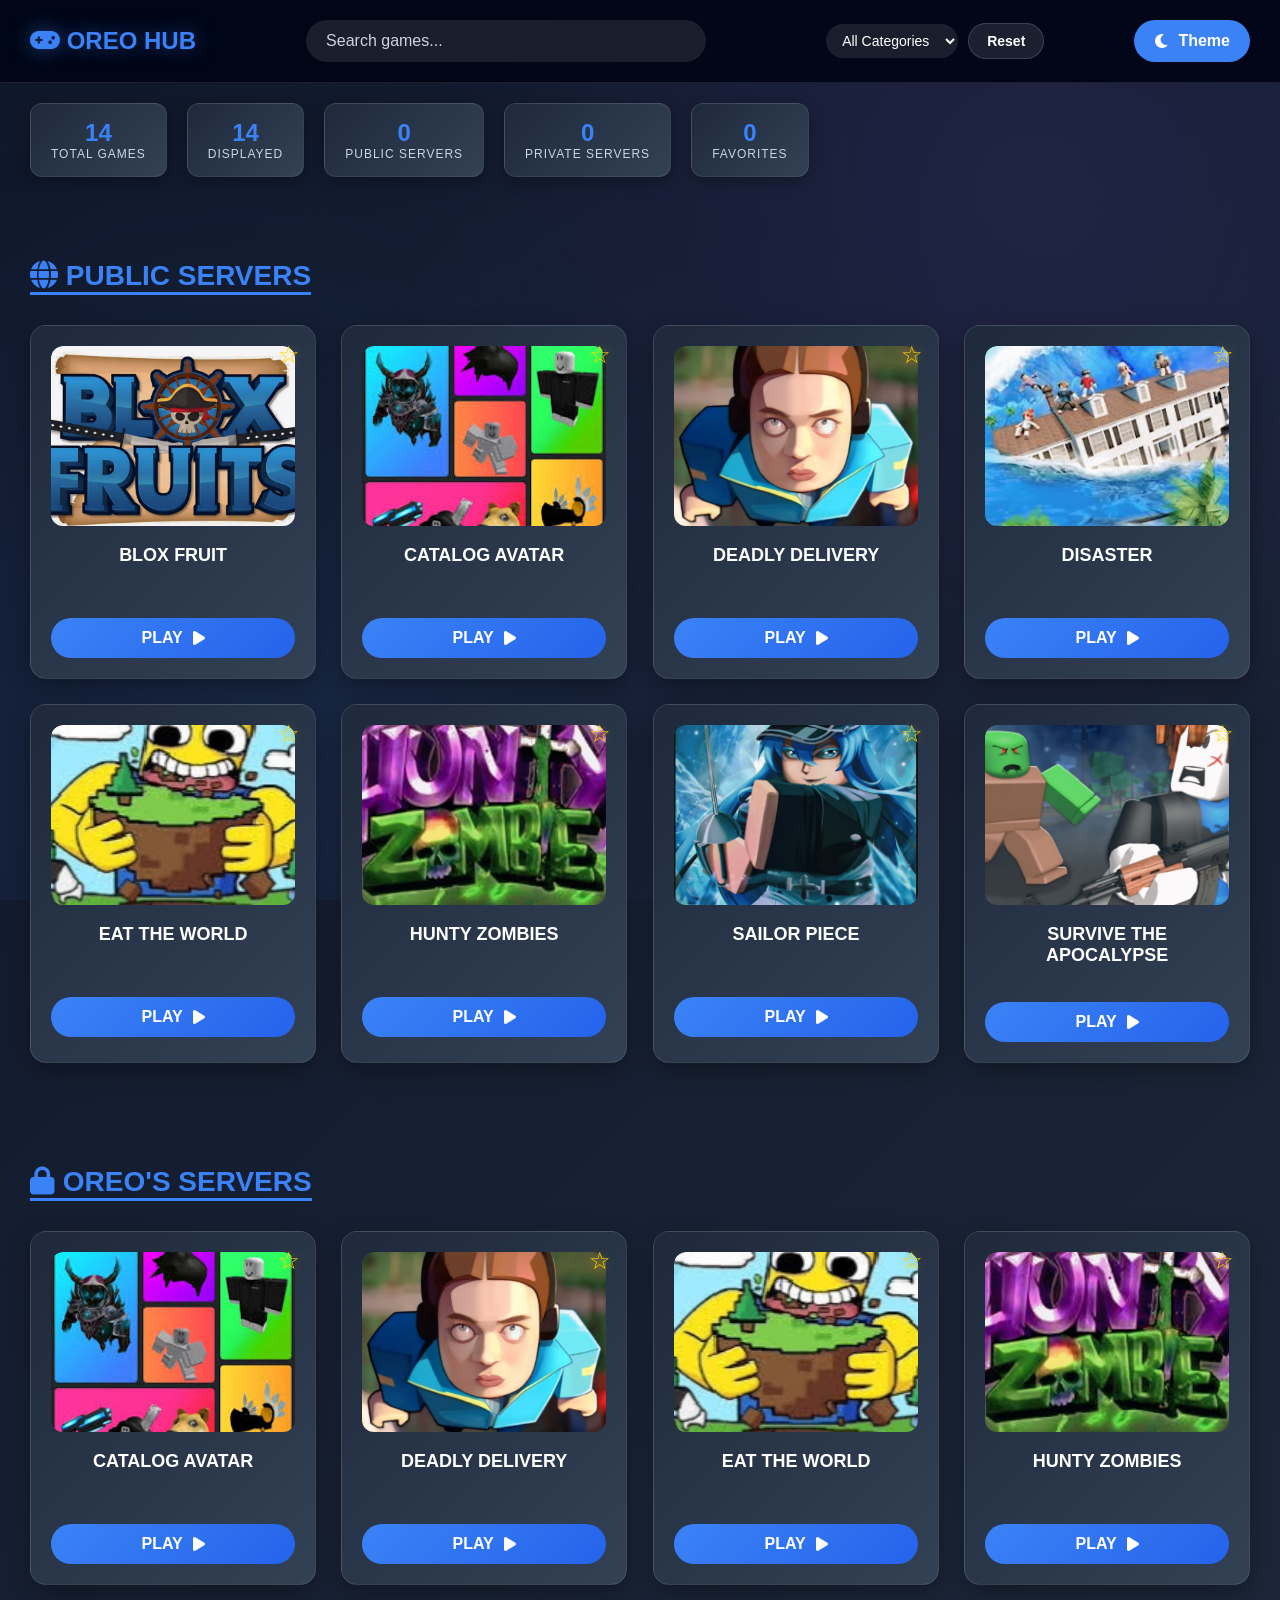
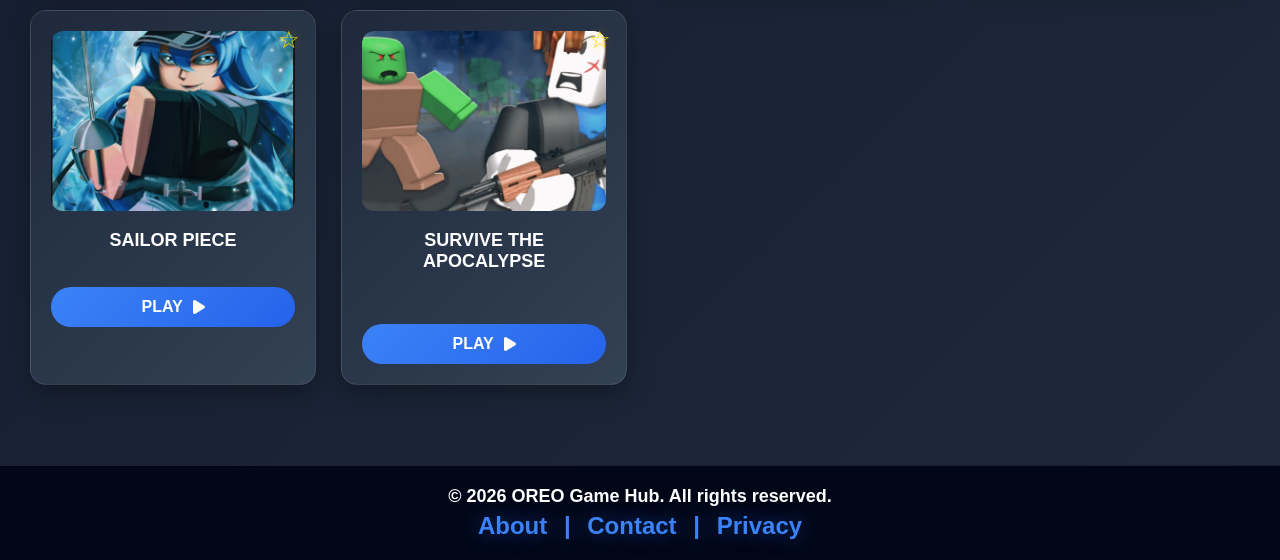
==== index.html @ c7557d18 "Added new game More features Bug fixes" ====
<!DOCTYPE html>
<html lang="en">
<head>
<meta charset="UTF-8">
<meta name="viewport" content="width=device-width, initial-scale=1.0">
<title>OREO Game Hub</title>
<link href="https://cdnjs.cloudflare.com/ajax/libs/font-awesome/6.0.0/css/all.min.css" rel="stylesheet">
<link rel="stylesheet" href="styles.css">
</head>

<body>

<header>
  <h1><i class="fas fa-gamepad"></i> OREO HUB</h1>
  <div class="search-container">
    <input type="text" class="search" placeholder="Search games..." onkeyup="searchGame()">
  </div>
  <div class="filter-container">
    <select class="filter" onchange="searchGame()">
      <option value="all">All Categories</option>
      <option value="favorites">Favorites</option>
      <option value="adventure">Adventure</option>
      <option value="action">Action</option>
      <option value="roleplay">Roleplay</option>
      <option value="survival">Survival</option>
    </select>
    <button class="clear-btn" onclick="clearFilters()">Reset</button>
  </div>
  <div class="toggle" onclick="toggleTheme()">
    <i class="fas fa-moon"></i>
    <span>Theme</span>
  </div>
</header>

<div class="stats">
  <div class="stat">
    <div class="stat-number" id="totalGames">14</div>
    <div class="stat-label">Total Games</div>
  </div>
  <div class="stat">
    <div class="stat-number" id="visibleGames">14</div>
    <div class="stat-label">Displayed</div>
  </div>
  <div class="stat">
    <div class="stat-number" id="publicServers">7</div>
    <div class="stat-label">Public Servers</div>
  </div>
  <div class="stat">
    <div class="stat-number" id="privateServers">7</div>
    <div class="stat-label">Private Servers</div>
  </div>
  <div class="stat">
    <div class="stat-number" id="favoritesCount">0</div>
    <div class="stat-label">Favorites</div>
  </div>
</div>

<!-- PUBLIC SERVERS -->
<div class="section">
<h2><i class="fas fa-globe"></i> PUBLIC SERVERS</h2>
<div class="container">

<div class="card" data-name="bloxfruit" data-category="adventure">
<span class="favorite" onclick="fav(this)">☆</span>
<div class="card-image">
<img src="assets/images/BLOXFRUIT.jpg" alt="Blox Fruit">
</div>
<div class="card-info">
<p>BLOX FRUIT</p>
<p class="card-description">Epic adventure game with powerful fruits and battles</p>
</div>
<button onclick="play(this)">PLAY <i class="fas fa-play"></i></button>
<a href="https://www.roblox.com/share?code=678f0f313c670d41a6dd7cd92c8fc67f&type=ExperienceDetails" hidden></a>
</div>

<div class="card" data-name="catalog avatar" data-category="roleplay">
<span class="favorite" onclick="fav(this)">☆</span>
<div class="card-image">
<img src="assets/images/CATALOG AVATAR.jpg" alt="Catalog Avatar">
</div>
<div class="card-info">
<p>CATALOG AVATAR</p>
<p class="card-description">Customize your avatar with amazing catalog items</p>
</div>
<button onclick="play(this)">PLAY <i class="fas fa-play"></i></button>
<a href="https://www.roblox.com/share?code=a4fe9bba65f02743ba146cad37f1466c&type=ExperienceDetails" hidden></a>
</div>

<div class="card" data-name="deadly delivery" data-category="action">
<span class="favorite" onclick="fav(this)">☆</span>
<div class="card-image">
<img src="assets/images/DEADLY DELIVERY.jpg" alt="Deadly Delivery">
</div>
<div class="card-info">
<p>DEADLY DELIVERY</p>
<p class="card-description">Fast-paced delivery action with deadly challenges</p>
</div>
<button onclick="play(this)">PLAY <i class="fas fa-play"></i></button>
<a href="https://www.roblox.com/share?code=7ee69b3360a4cb418292fe5d0f8a3788&type=ExperienceDetails" hidden></a>
</div>

<div class="card" data-name="disaster" data-category="survival">
<span class="favorite" onclick="fav(this)">☆</span>
<div class="card-image">
<img src="assets/images/DISASTER.jpg" alt="Disaster">
</div>
<div class="card-info">
<p>DISASTER</p>
<p class="card-description">Survive various natural disasters and challenges</p>
</div>
<button onclick="play(this)">PLAY <i class="fas fa-play"></i></button>
<a href="https://www.roblox.com/share?code=6246c4f20d311246b0ee896643d3473f&type=ExperienceDetails" hidden></a>
</div>

<div class="card" data-name="eat the world" data-category="adventure">
<span class="favorite" onclick="fav(this)">☆</span>
<div class="card-image">
<img src="assets/images/EAT THE WORLD.jpg" alt="Eat The World">
</div>
<div class="card-info">
<p>EAT THE WORLD</p>
<p class="card-description">Consume everything in this unique adventure</p>
</div>
<button onclick="play(this)">PLAY <i class="fas fa-play"></i></button>
<a href="https://www.roblox.com/share?code=5a34ea9e8856a8498ae1716aa7ae835e&type=ExperienceDetails" hidden></a>
</div>

<div class="card" data-name="hunty zombies" data-category="action">
<span class="favorite" onclick="fav(this)">☆</span>
<div class="card-image">
<img src="assets/images/HUNTY ZOMBIES.jpg" alt="Hunty Zombies">
</div>
<div class="card-info">
<p>HUNTY ZOMBIES</p>
<p class="card-description">Zombie hunting action with intense gameplay</p>
</div>
<button onclick="play(this)">PLAY <i class="fas fa-play"></i></button>
<a href="https://www.roblox.com/share?code=b3c29d718ca40842a1b1ee9abfd7d3fd&type=ExperienceDetails" hidden></a>
</div>

<div class="card" data-name="sailor piece" data-category="adventure">
<span class="favorite" onclick="fav(this)">☆</span>
<div class="card-image">
<img src="assets/images/SAILOR PIECE.jpg" alt="Sailor Piece">
</div>
<div class="card-info">
<p>SAILOR PIECE</p>
<p class="card-description">Pirate adventure with sailing and exploration</p>
</div>
<button onclick="play(this)">PLAY <i class="fas fa-play"></i></button>
<a href="https://www.roblox.com/share?code=252f5a1bfda2164983eac17980bb7908&type=ExperienceDetails" hidden></a>
</div>

<div class="card" data-name="survive the apocalypse" data-category="adventure">
<span class="favorite" onclick="fav(this)">☆</span>
<div class="card-image">
<img src="assets/images/SURVIVE THE APOCALYPSE.jpg" alt="Survive The Apocalypse">
</div>
<div class="card-info">
<p>SURVIVE THE APOCALYPSE</p>
<p class="card-description">Surviving with random players</p>
</div>
<button onclick="play(this)">PLAY <i class="fas fa-play"></i></button>
<a href="https://www.roblox.com/games/90148635862803/Survive-the-Apocalypse" hidden></a>
</div>


</div>
</div>

<div class="filter-message hidden" id="filterMessage">No games match your search or filter.</div>

<!-- PRIVATE SERVERS -->
<div class="section">
<h2><i class="fas fa-lock"></i> OREO'S SERVERS</h2>
<div class="container">

<div class="card" data-name="catalog avatar" data-category="roleplay">
<span class="favorite" onclick="fav(this)">☆</span>
<div class="card-image">
<img src="assets/images/CATALOG AVATAR.jpg" alt="Catalog Avatar">
</div>
<div class="card-info">
<p>CATALOG AVATAR</p>
<p class="card-description">Private server for exclusive avatar customization</p>
</div>
<button onclick="play(this)">PLAY <i class="fas fa-play"></i></button>
<a href="https://www.roblox.com/share?code=52d6d9fe98d0654383b271de91986c31&type=Server" hidden></a>
</div>

<div class="card" data-name="deadly delivery" data-category="action">
<span class="favorite" onclick="fav(this)">☆</span>
<div class="card-image">
<img src="assets/images/DEADLY DELIVERY.jpg" alt="Deadly Delivery">
</div>
<div class="card-info">
<p>DEADLY DELIVERY</p>
<p class="card-description">Private server for intense delivery challenges</p>
</div>
<button onclick="play(this)">PLAY <i class="fas fa-play"></i></button>
<a href="https://www.roblox.com/share?code=66f7557e0516484683bb8db89f7902bb&type=Server" hidden></a>
</div>

<div class="card" data-name="eat the world" data-category="adventure">
<span class="favorite" onclick="fav(this)">☆</span>
<div class="card-image">
<img src="assets/images/EAT THE WORLD.jpg" alt="Eat The World">
</div>
<div class="card-info">
<p>EAT THE WORLD</p>
<p class="card-description">Private server for unique consumption adventures</p>
</div>
<button onclick="play(this)">PLAY <i class="fas fa-play"></i></button>
<a href="https://www.roblox.com/share?code=477bf4b95bb65b478372ee1b42338c68&type=Server" hidden></a>
</div>

<div class="card" data-name="hunty zombies" data-category="action">
<span class="favorite" onclick="fav(this)">☆</span>
<div class="card-image">
<img src="assets/images/HUNTY ZOMBIES.jpg" alt="Hunty Zombies">
</div>
<div class="card-info">
<p>HUNTY ZOMBIES</p>
<p class="card-description">Private server for zombie hunting action</p>
</div>
<button onclick="play(this)">PLAY <i class="fas fa-play"></i></button>
<a href="https://www.roblox.com/share?code=976b92e9c4fc7a4bafda4ea64e9ec6f7&type=Server" hidden></a>
</div>

<div class="card" data-name="sailor piece" data-category="adventure">
<span class="favorite" onclick="fav(this)">☆</span>
<div class="card-image">
<img src="assets/images/SAILOR PIECE.jpg" alt="Sailor Piece">
</div>
<div class="card-info">
<p>SAILOR PIECE</p>
<p class="card-description">Private server for pirate adventures</p>
</div>
<button onclick="play(this)">PLAY <i class="fas fa-play"></i></button>
<a href="https://www.roblox.com/share?code=d2d3e336b255a449afa6a96809f30668&type=Server" hidden></a>
</div>

<div class="card" data-name="survive the apocalypse" data-category="adventure">
<span class="favorite" onclick="fav(this)">☆</span>
<div class="card-image">
<img src="assets/images/SURVIVE THE APOCALYPSE.jpg" alt="Survive The Apocalypse">
</div>
<div class="card-info">
<p>SURVIVE THE APOCALYPSE</p>
<p class="card-description">Private server for surviving zombie with your friends</p>
</div>
<button onclick="play(this)">PLAY <i class="fas fa-play"></i></button>
<a href="https://www.roblox.com/share?code=e3f7bdbe9d6abc4fb9c1b6c14502d969&type=Server" hidden></a>
</div>

</div>
</div>

<!-- Modal -->
<div id="gameModal" class="modal">
  <div class="modal-content">
    <div class="modal-header">
      <h2 id="modalTitle"></h2>
      <span class="close" onclick="closeModal()">&times;</span>
    </div>
    <div class="modal-body">
      <img id="modalImage" src="" alt="Game Image" style="width: 100%; border-radius: 12px; margin-bottom: 15px;">
      <p id="modalDescription"></p>
      <p id="modalCategory"></p>
      <button id="modalPlayBtn">PLAY <i class="fas fa-play"></i></button>
      <a href="" hidden></a>
    </div>
  </div>
</div>

<footer>
  <p>&copy; 2026 OREO Game Hub. All rights reserved.</p>
<h1>
  <a href="#" onclick="alert('To make EASIER ACCESS METHOD')">About</a> |
  <a href="#" onclick="alert('Contact us at jackyalenabo7@gmail.com')">Contact</a> |
  <a href="#" onclick="alert('RESPECT PUBLIC servers')">Privacy</a>
</h1>
</footer>

<script src="script.js"></script>
---- styles.css ----
:root{
  --bg: linear-gradient(135deg, #0f172a 0%, #1e293b 100%);
  --card: linear-gradient(135deg, #1e293b 0%, #334155 100%);
  --accent: #3b82f6;
  --accent-hover: #2563eb;
  --text: #fff;
  --text-secondary: #cbd5e1;
  --shadow: rgba(0, 0, 0, 0.3);
  --glow: rgba(59, 130, 246, 0.5);
}

* {
  box-sizing: border-box;
}

body{
  background: var(--bg);
  color: var(--text);
  font-family: 'Segoe UI', Tahoma, Geneva, Verdana, sans-serif;
  margin: 0;
  overflow-x: hidden;
  min-height: 100vh;
}

body::before {
  content: '';
  position: fixed;
  top: 0;
  left: 0;
  width: 100%;
  height: 100%;
  background: radial-gradient(circle at 20% 80%, rgba(59, 130, 246, 0.1) 0%, transparent 50%),
              radial-gradient(circle at 80% 20%, rgba(139, 92, 246, 0.1) 0%, transparent 50%);
  pointer-events: none;
  z-index: -1;
}

header{
  display: flex;
  justify-content: space-between;
  align-items: center;
  padding: 20px 30px;
  background: rgba(2, 6, 23, 0.95);
  backdrop-filter: blur(10px);
  position: sticky;
  top: 0;
  z-index: 1000;
  border-bottom: 1px solid rgba(255, 255, 255, 0.1);
  animation: slideDown 0.8s ease-out;
}

@keyframes slideDown {
  from { transform: translateY(-100%); opacity: 0; }
  to { transform: translateY(0); opacity: 1; }
}

h1 {
  color: var(--accent);
  margin: 0;
  font-size: 24px;
  font-weight: 700;
  text-shadow: 0 0 20px var(--glow);
  animation: glow 2s ease-in-out infinite alternate;
}

@keyframes glow {
  from { text-shadow: 0 0 20px var(--glow); }
  to { text-shadow: 0 0 30px var(--glow), 0 0 40px var(--glow); }
}

.search-container {
  position: relative;
  flex: 1;
  max-width: 400px;
  margin: 0 20px;
}

.search {
  width: 100%;
  padding: 12px 20px;
  border-radius: 25px;
  border: none;
  background: rgba(255, 255, 255, 0.1);
  color: var(--text);
  font-size: 16px;
  backdrop-filter: blur(10px);
  transition: all 0.3s ease;
}

.search:focus {
  outline: none;
  background: rgba(255, 255, 255, 0.2);
  box-shadow: 0 0 20px var(--glow);
  transform: scale(1.02);
}

.search::placeholder {
  color: var(--text-secondary);
}

.filter-container {
  display: flex;
  align-items: center;
  gap: 10px;
  margin-left: 10px;
}

.filter {
  padding: 8px 12px;
  border-radius: 20px;
  border: none;
  background: rgba(255, 255, 255, 0.1);
  color: var(--text);
  font-size: 14px;
  backdrop-filter: blur(10px);
  cursor: pointer;
  transition: all 0.3s ease;
}

.filter:hover {
  background: rgba(255, 255, 255, 0.2);
}

.toggle {
  cursor: pointer;
  padding: 12px 20px;
  background: var(--accent);
  border-radius: 25px;
  color: white;
  border: none;
  font-weight: 600;
  transition: all 0.3s ease;
  display: flex;
  align-items: center;
  gap: 8px;
}

.toggle:hover {
  background: var(--accent-hover);
  transform: translateY(-2px);
  box-shadow: 0 5px 15px var(--shadow);
}

.stats {
  display: flex;
  gap: 20px;
  margin: 20px 30px;
  animation: fadeInUp 1s ease-out 0.5s both;
}

.stat {
  background: var(--card);
  padding: 15px 20px;
  border-radius: 12px;
  text-align: center;
  box-shadow: 0 4px 15px var(--shadow);
  border: 1px solid rgba(255, 255, 255, 0.1);
}

.stat-number {
  font-size: 24px;
  font-weight: bold;
  color: var(--accent);
}

.stat-label {
  font-size: 12px;
  color: var(--text-secondary);
  text-transform: uppercase;
  letter-spacing: 1px;
}

.section {
  padding: 40px 30px;
  animation: fadeInUp 1s ease-out both;
}

.section:nth-child(2) { animation-delay: 0.2s; }
.section:nth-child(3) { animation-delay: 0.4s; }

@keyframes fadeInUp {
  from {
    opacity: 0;
    transform: translateY(30px);
  }
  to {
    opacity: 1;
    transform: translateY(0);
  }
}

h2 {
  color: var(--accent);
  border-bottom: 3px solid var(--accent);
  display: inline-block;
  margin-bottom: 30px;
  font-size: 28px;
  font-weight: 700;
  position: relative;
}

h2::after {
  content: '';
  position: absolute;
  bottom: -3px;
  left: 0;
  width: 100%;
  height: 3px;
  background: linear-gradient(90deg, var(--accent), transparent);
  animation: slideIn 1s ease-out;
}

@keyframes slideIn {
  from { width: 0; }
  to { width: 100%; }
}

.container {
  display: grid;
  grid-template-columns: repeat(auto-fit, minmax(280px, 1fr));
  gap: 25px;
}

.card {
  background: var(--card);
  border-radius: 16px;
  padding: 20px;
  transition: all 0.4s cubic-bezier(0.175, 0.885, 0.32, 1.275);
  position: relative;
  overflow: hidden;
  box-shadow: 0 8px 25px var(--shadow);
  border: 1px solid rgba(255, 255, 255, 0.1);
  animation: cardEntrance 0.6s ease-out both;
  cursor: pointer;
}

.card:nth-child(1) { animation-delay: 0.1s; }
.card:nth-child(2) { animation-delay: 0.2s; }
.card:nth-child(3) { animation-delay: 0.3s; }
.card:nth-child(4) { animation-delay: 0.4s; }
.card:nth-child(5) { animation-delay: 0.5s; }
.card:nth-child(6) { animation-delay: 0.6s; }
.card:nth-child(7) { animation-delay: 0.7s; }

@keyframes cardEntrance {
  from {
    opacity: 0;
    transform: translateY(50px) scale(0.9);
  }
  to {
    opacity: 1;
    transform: translateY(0) scale(1);
  }
}

.card::before {
  content: '';
  position: absolute;
  top: 0;
  left: -100%;
  width: 100%;
  height: 100%;
  background: linear-gradient(90deg, transparent, rgba(255, 255, 255, 0.1), transparent);
  transition: left 0.5s;
}

.card:hover::before {
  left: 100%;
}

.card:hover {
  transform: translateY(-10px) scale(1.02);
  box-shadow: 0 15px 35px var(--shadow), 0 0 30px var(--glow);
}

.card-image {
  position: relative;
  overflow: hidden;
  border-radius: 12px;
  margin-bottom: 15px;
}

img {
  width: 100%;
  height: 180px;
  object-fit: cover;
  border-radius: 12px;
  transition: transform 0.4s ease;
  loading: lazy;
}

.card:hover img {
  transform: scale(1.05);
}

.card-info {
  text-align: center;
  margin-bottom: 15px;
}

p {
  font-size: 18px;
  font-weight: 700;
  margin: 0 0 5px 0;
  color: var(--text);
}

.card-description {
  font-size: 14px;
  color: var(--text-secondary);
  margin: 0;
  opacity: 0;
  transform: translateY(10px);
  transition: all 0.3s ease;
}

.card:hover .card-description {
  opacity: 1;
  transform: translateY(0);
}

button {
  display: inline-flex;
  align-items: center;
  justify-content: center;
  gap: 10px;
  width: 100%;
  padding: 12px 20px;
  background: linear-gradient(135deg, var(--accent) 0%, var(--accent-hover) 100%);
  border: none;
  border-radius: 25px;
  color: white;
  cursor: pointer;
  font-size: 16px;
  font-weight: 600;
  transition: all 0.3s ease;
  position: relative;
  overflow: hidden;
  line-height: 1;
}

button::before {
  content: '';
  position: absolute;
  top: 0;
  left: -100%;
  width: 100%;
  height: 100%;
  background: linear-gradient(90deg, transparent, rgba(255, 255, 255, 0.2), transparent);
  transition: left 0.5s;
}

button:hover::before {
  left: 100%;
}

button:hover {
  transform: translateY(-2px);
  box-shadow: 0 5px 15px var(--shadow);
}

button:active {
  transform: translateY(0);
}

.favorite {
  position: absolute;
  top: 15px;
  right: 15px;
  cursor: pointer;
  font-size: 24px;
  color: #ffd700;
  transition: all 0.3s ease;
  z-index: 10;
  text-shadow: 0 0 10px rgba(255, 215, 0, 0.5);
}

.favorite:hover {
  transform: scale(1.2);
  text-shadow: 0 0 20px rgba(255, 215, 0, 0.8);
}

.favorite.active {
  color: #ff6b6b;
  text-shadow: 0 0 20px rgba(255, 107, 107, 0.8);
}

.loading {
  display: inline-block;
  width: 20px;
  height: 20px;
  border: 2px solid rgba(255, 255, 255, 0.3);
  border-radius: 50%;
  border-top-color: white;
  animation: spin 1s ease-in-out infinite;
  margin-right: 8px;
}

@keyframes spin {
  to { transform: rotate(360deg); }
}

.light {
  --bg: linear-gradient(135deg, #f1f5f9 0%, #e2e8f0 100%);
  --card: linear-gradient(135deg, #ffffff 0%, #f8fafc 100%);
  --text: #1e293b;
  --text-secondary: #64748b;
  --shadow: rgba(0, 0, 0, 0.1);
  --glow: rgba(59, 130, 246, 0.3);
}

.light h1 {
  color: var(--accent);
}

.light .card {
  border: 1px solid rgba(0, 0, 0, 0.1);
}

/* Modal Styles */
.modal {
  display: none;
  position: fixed;
  z-index: 2000;
  left: 0;
  top: 0;
  width: 100%;
  height: 100%;
  background-color: rgba(0, 0, 0, 0.8);
  backdrop-filter: blur(5px);
  animation: fadeIn 0.3s ease-out;
}

.modal-content {
  background: var(--card);
  margin: 5% auto;
  padding: 0;
  border: 1px solid rgba(255, 255, 255, 0.1);
  border-radius: 16px;
  width: 90%;
  max-width: 600px;
  box-shadow: 0 15px 35px var(--shadow);
  animation: modalSlideIn 0.4s ease-out;
}

@keyframes fadeIn {
  from { opacity: 0; }
  to { opacity: 1; }
}

@keyframes modalSlideIn {
  from { transform: translateY(-50px); opacity: 0; }
  to { transform: translateY(0); opacity: 1; }
}

.modal-header {
  padding: 20px;
  border-bottom: 1px solid rgba(255, 255, 255, 0.1);
  display: flex;
  justify-content: space-between;
  align-items: center;
}

.modal-body {
  padding: 20px;
}

.close {
  color: var(--text-secondary);
  font-size: 28px;
  font-weight: bold;
  cursor: pointer;
  transition: color 0.3s ease;
}

.close:hover {
  color: var(--accent);
}

footer {
  background: rgba(2, 6, 23, 0.95);
  color: var(--text-secondary);
  text-align: center;
  padding: 20px;
  margin-top: 40px;
  border-top: 1px solid rgba(255, 255, 255, 0.1);
}

footer a {
  color: var(--accent);
  text-decoration: none;
  margin: 0 10px;
  transition: color 0.3s ease;
}

footer a:hover {
  color: var(--accent-hover);
}

@media (max-width: 768px) {
  header {
    flex-direction: column;
    gap: 15px;
    padding: 15px 20px;
  }

  .search-container {
    margin: 0;
    max-width: none;
  }

  .filter-container {
    margin-left: 0;
  }

  .stats {
    flex-wrap: wrap;
    margin: 15px 20px;
  }

  .section {
    padding: 30px 20px;
  }

  .container {
    grid-template-columns: 1fr;
    gap: 20px;
  }

  h2 {
    font-size: 24px;
  }

  .modal-content {
    margin: 10% auto;
    width: 95%;
  }
}

/* Particle and additional animations */
.particle {
  position: absolute;
  width: 4px;
  height: 4px;
  background: var(--accent);
  border-radius: 50%;
  pointer-events: none;
  animation: particleFloat 1s ease-out forwards;
}

@keyframes particleFloat {
  0% {
    opacity: 1;
    transform: translate(0, 0) scale(1);
  }
  100% {
    opacity: 0;
    transform: translate(var(--x), var(--y)) scale(0);
  }
}

@keyframes bounce {
  0%, 20%, 50%, 80%, 100% {
    transform: translateY(0);
  }
  40% {
    transform: translateY(-10px);
  }
  60% {
    transform: translateY(-5px);
  }
}

.card.hidden {
  display: none !important;
  transform: translateY(50px);
  opacity: 0;
  transition: all 0.3s ease;
}

.card.show {
  transform: translateY(0);
  opacity: 1;
}

.filter-message {
  margin: 0 30px 20px;
  padding: 18px 22px;
  border-radius: 16px;
  background: rgba(255, 255, 255, 0.08);
  border: 1px solid rgba(255, 255, 255, 0.15);
  color: var(--accent);
  font-weight: 700;
  text-align: center;
}

.filter-message.hidden {
  display: none;
}

.clear-btn {
  padding: 10px 18px;
  border-radius: 25px;
  font-size: 14px;
  background: rgba(255, 255, 255, 0.1);
  color: var(--text);
  border: 1px solid rgba(255, 255, 255, 0.15);
  cursor: pointer;
  transition: all 0.3s ease;
}

.clear-btn:hover {
  background: rgba(255, 255, 255, 0.2);
}
</content>
<parameter name="filePath">/workspaces/Games/styles.css
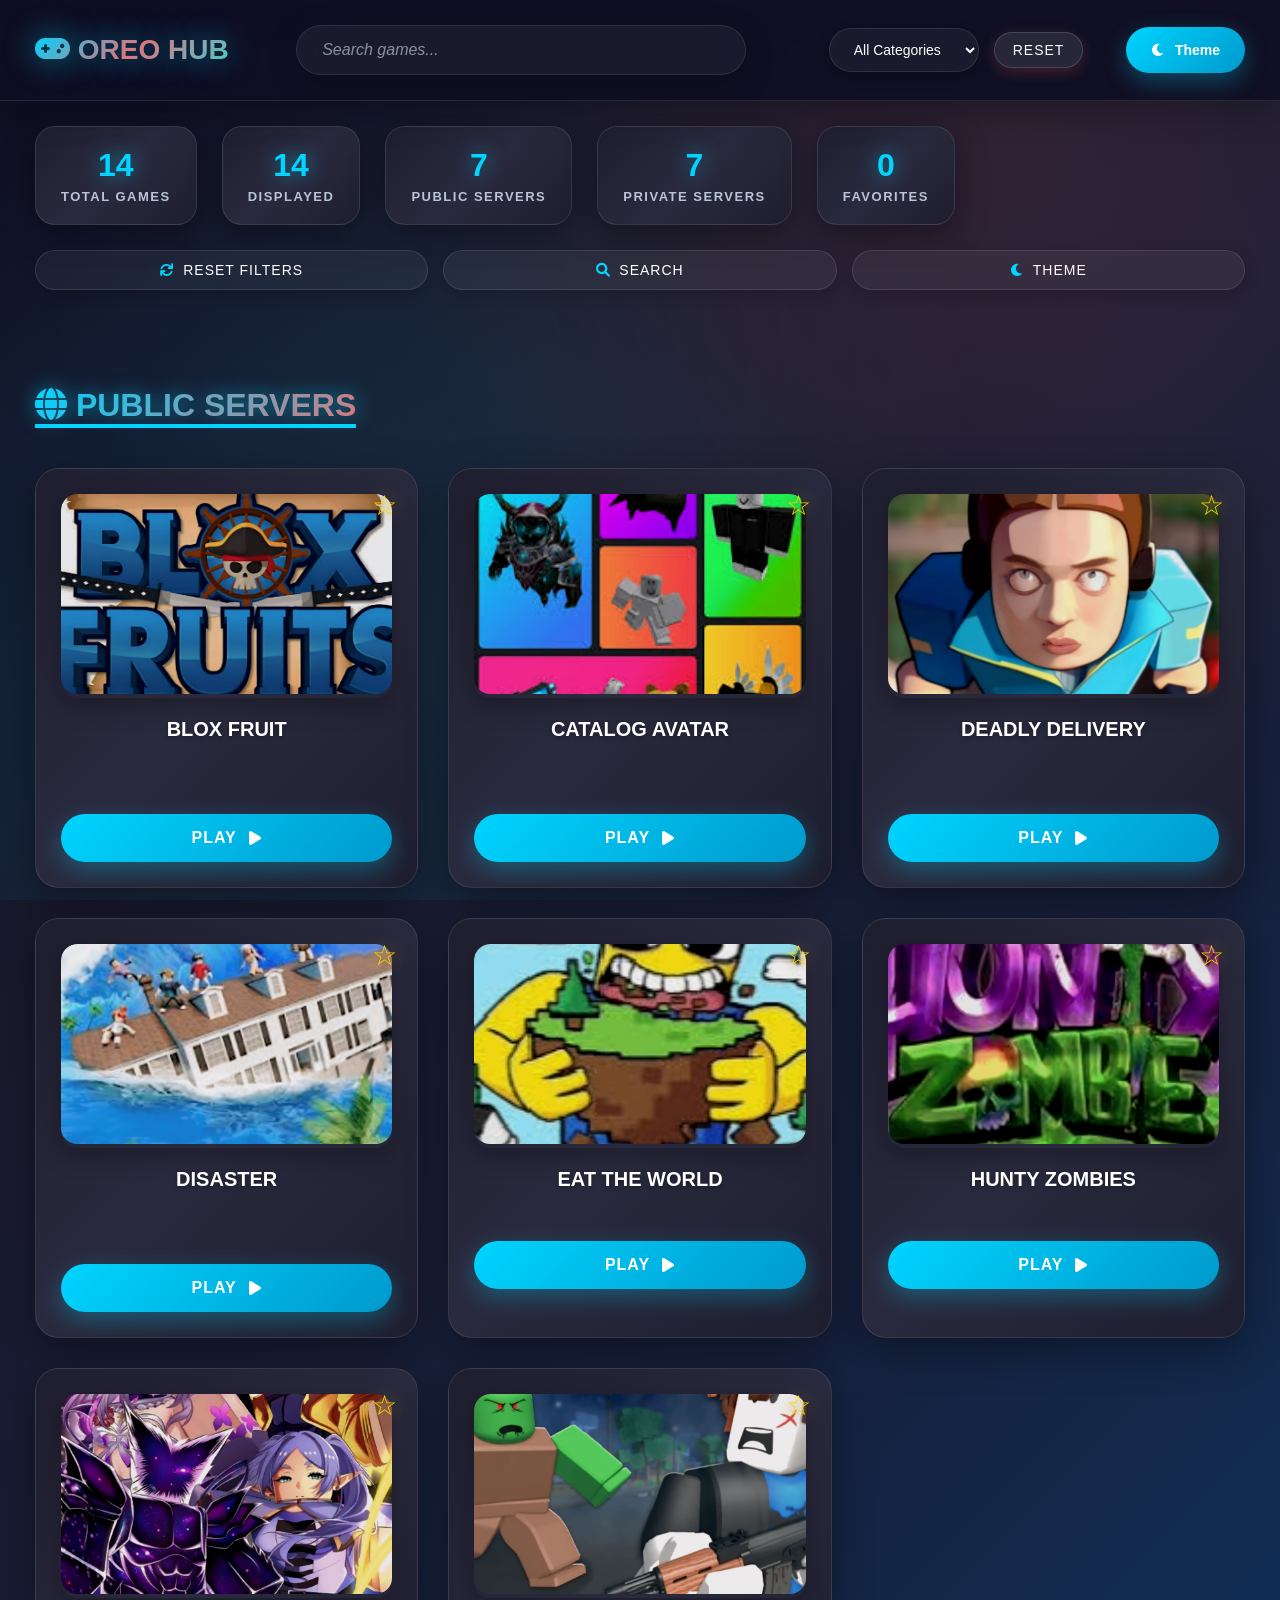
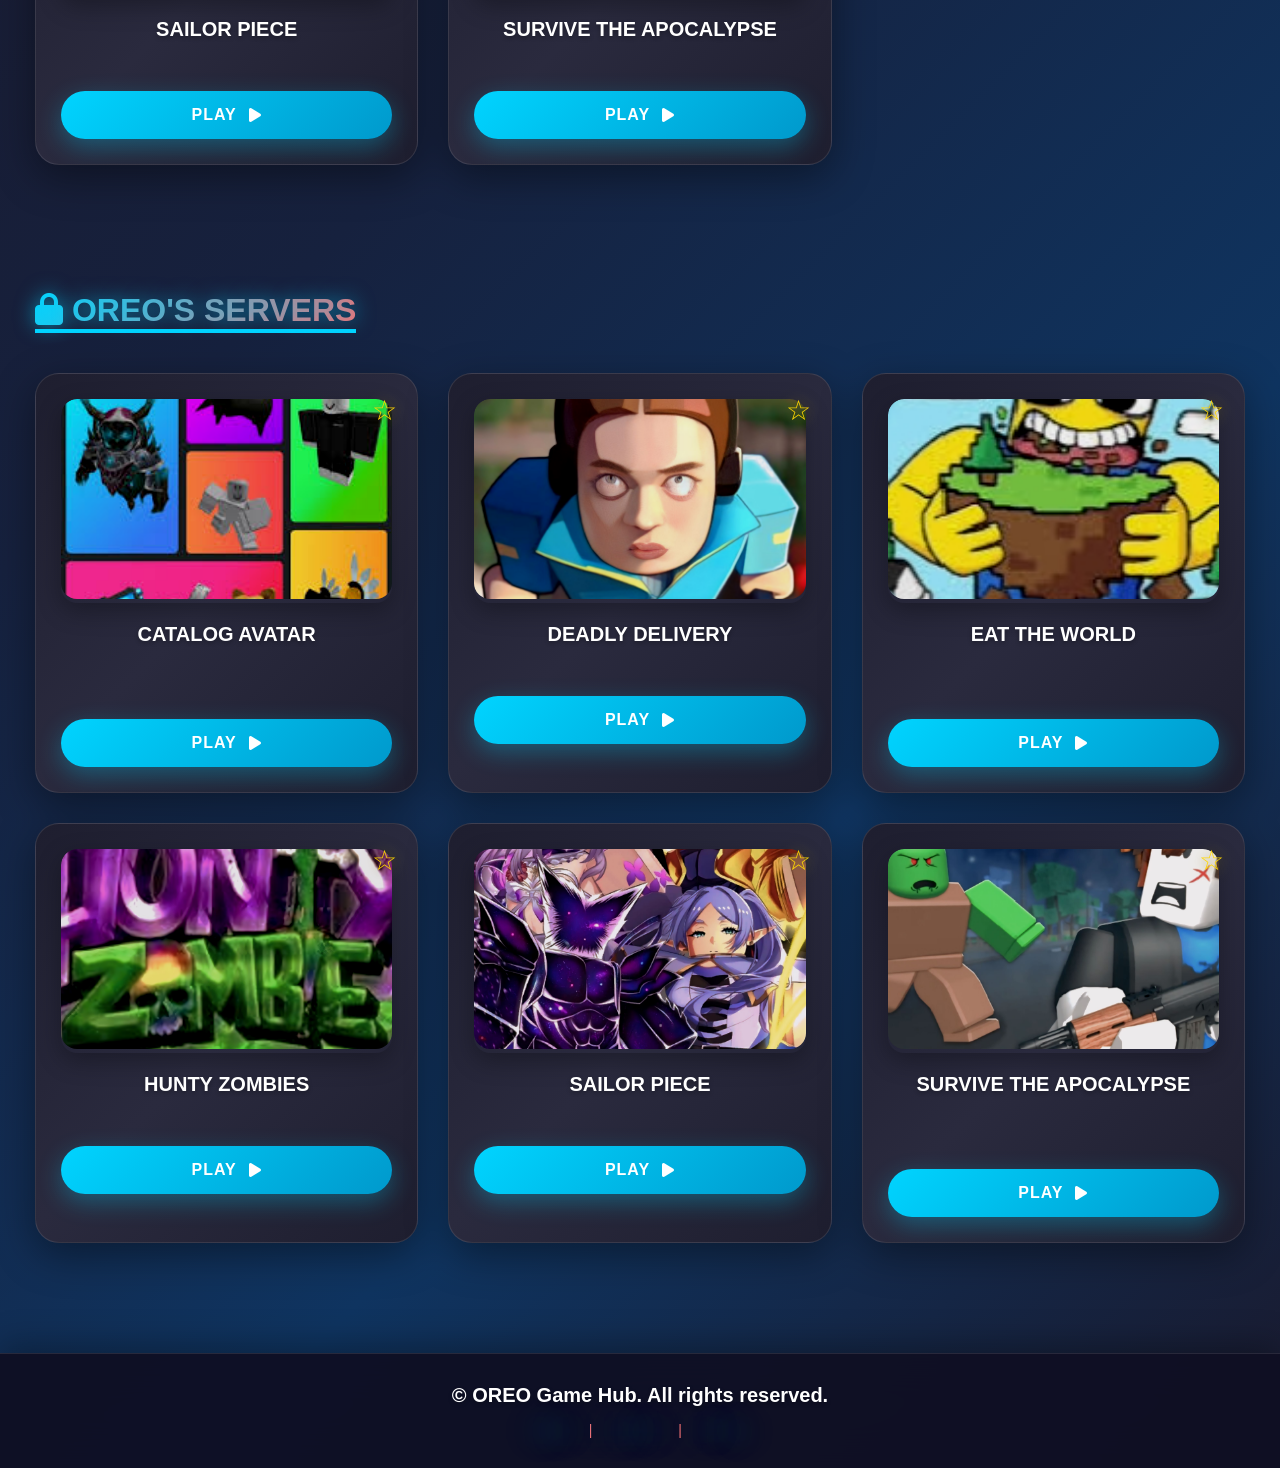
==== commit d9e32d78: "Major improvements and friendly POV mobile and desktop users" ====
--- a/index.html
+++ b/index.html
@@ -2,7 +2,10 @@
 <html lang="en">
 <head>
 <meta charset="UTF-8">
-<meta name="viewport" content="width=device-width, initial-scale=1.0">
+<meta name="viewport" content="width=device-width, initial-scale=1.0, maximum-scale=5.0, user-scalable=yes">
+<meta name="mobile-web-app-capable" content="yes">
+<meta name="apple-mobile-web-app-capable" content="yes">
+<meta name="apple-mobile-web-app-status-bar-style" content="black-translucent">
 <title>OREO Game Hub</title>
 <link href="https://cdnjs.cloudflare.com/ajax/libs/font-awesome/6.0.0/css/all.min.css" rel="stylesheet">
 <link rel="stylesheet" href="styles.css">
@@ -55,6 +58,22 @@
   </div>
 </div>
 
+<!-- Quick Actions Bar -->
+<div class="quick-actions">
+  <button class="action-btn" onclick="clearFilters()">
+    <i class="fas fa-refresh"></i>
+    <span>Reset Filters</span>
+  </button>
+  <button class="action-btn" onclick="document.querySelector('.search').focus()">
+    <i class="fas fa-search"></i>
+    <span>Search</span>
+  </button>
+  <button class="action-btn" onclick="toggleTheme()">
+    <i class="fas fa-moon"></i>
+    <span>Theme</span>
+  </button>
+</div>
+
 <!-- PUBLIC SERVERS -->
 <div class="section">
 <h2><i class="fas fa-globe"></i> PUBLIC SERVERS</h2>
@@ -151,7 +170,7 @@
 <a href="https://www.roblox.com/share?code=252f5a1bfda2164983eac17980bb7908&type=ExperienceDetails" hidden></a>
 </div>
 
-<div class="card" data-name="survive the apocalypse" data-category="adventure">
+<div class="card" data-name="survive the apocalypse" data-category="survival">
 <span class="favorite" onclick="fav(this)">☆</span>
 <div class="card-image">
 <img src="assets/images/SURVIVE THE APOCALYPSE.jpg" alt="Survive The Apocalypse">
@@ -240,7 +259,7 @@
 <a href="https://www.roblox.com/share?code=d2d3e336b255a449afa6a96809f30668&type=Server" hidden></a>
 </div>
 
-<div class="card" data-name="survive the apocalypse" data-category="adventure">
+<div class="card" data-name="survive the apocalypse" data-category="survival">
 <span class="favorite" onclick="fav(this)">☆</span>
 <div class="card-image">
 <img src="assets/images/SURVIVE THE APOCALYPSE.jpg" alt="Survive The Apocalypse">
@@ -274,7 +293,7 @@
 </div>
 
 <footer>
-  <p>&copy; 2026 OREO Game Hub. All rights reserved.</p>
+  <p>&copy; <span id="currentYear"></span> OREO Game Hub. All rights reserved.</p>
 <h1>
   <a href="#" onclick="alert('To make EASIER ACCESS METHOD')">About</a> |
   <a href="#" onclick="alert('Contact us at jackyalenabo7@gmail.com')">Contact</a> |
@@ -282,5 +301,10 @@
 </h1>
 </footer>
 
+<!-- Back to Top Button -->
+<button id="backToTop" class="back-to-top" onclick="smoothScrollToSection('body')">
+  <i class="fas fa-arrow-up"></i>
+</button>
+
 <script src="script.js"></script>
     
--- a/styles.css
+++ b/styles.css
@@ -1,12 +1,20 @@
 :root{
-  --bg: linear-gradient(135deg, #0f172a 0%, #1e293b 100%);
-  --card: linear-gradient(135deg, #1e293b 0%, #334155 100%);
-  --accent: #3b82f6;
-  --accent-hover: #2563eb;
-  --text: #fff;
-  --text-secondary: #cbd5e1;
-  --shadow: rgba(0, 0, 0, 0.3);
-  --glow: rgba(59, 130, 246, 0.5);
+  --bg: linear-gradient(135deg, #0f0f23 0%, #1a1a2e 25%, #16213e 50%, #0f3460 75%, #1a1a2e 100%);
+  --card: linear-gradient(135deg, #1e1e2f 0%, #2a2a3e 50%, #1e1e2f 100%);
+  --card-hover: linear-gradient(135deg, #2a2a3e 0%, #3a3a5e 50%, #2a2a3e 100%);
+  --accent: #00d4ff;
+  --accent-hover: #0099cc;
+  --secondary-accent: #ff6b6b;
+  --tertiary-accent: #4ecdc4;
+  --text: #ffffff;
+  --text-secondary: #b8c5d6;
+  --text-muted: #8892a0;
+  --shadow: rgba(0, 0, 0, 0.4);
+  --glow: rgba(0, 212, 255, 0.6);
+  --glow-secondary: rgba(255, 107, 107, 0.6);
+  --border: rgba(255, 255, 255, 0.1);
+  --glass-bg: rgba(255, 255, 255, 0.05);
+  --glass-border: rgba(255, 255, 255, 0.1);
 }
 
 * {
@@ -16,10 +24,11 @@
 body{
   background: var(--bg);
   color: var(--text);
-  font-family: 'Segoe UI', Tahoma, Geneva, Verdana, sans-serif;
+  font-family: 'Inter', 'Segoe UI', Tahoma, Geneva, Verdana, sans-serif;
   margin: 0;
   overflow-x: hidden;
   min-height: 100vh;
+  position: relative;
 }
 
 body::before {
@@ -29,149 +38,311 @@
   left: 0;
   width: 100%;
   height: 100%;
-  background: radial-gradient(circle at 20% 80%, rgba(59, 130, 246, 0.1) 0%, transparent 50%),
-              radial-gradient(circle at 80% 20%, rgba(139, 92, 246, 0.1) 0%, transparent 50%);
+  background:
+    radial-gradient(circle at 20% 80%, rgba(0, 212, 255, 0.1) 0%, transparent 50%),
+    radial-gradient(circle at 80% 20%, rgba(255, 107, 107, 0.1) 0%, transparent 50%),
+    radial-gradient(circle at 40% 40%, rgba(78, 205, 196, 0.05) 0%, transparent 50%);
   pointer-events: none;
   z-index: -1;
+  animation: backgroundShift 20s ease-in-out infinite;
+}
+
+@keyframes backgroundShift {
+  0%, 100% { transform: translate(0, 0) rotate(0deg); }
+  25% { transform: translate(-10px, -10px) rotate(1deg); }
+  50% { transform: translate(10px, -20px) rotate(-1deg); }
+  75% { transform: translate(-5px, 10px) rotate(0.5deg); }
 }
 
 header{
   display: flex;
   justify-content: space-between;
   align-items: center;
-  padding: 20px 30px;
-  background: rgba(2, 6, 23, 0.95);
-  backdrop-filter: blur(10px);
+  padding: 25px 35px;
+  background: rgba(15, 15, 35, 0.95);
+  backdrop-filter: blur(20px);
+  -webkit-backdrop-filter: blur(20px);
   position: sticky;
   top: 0;
   z-index: 1000;
-  border-bottom: 1px solid rgba(255, 255, 255, 0.1);
-  animation: slideDown 0.8s ease-out;
+  border-bottom: 1px solid var(--glass-border);
+  box-shadow: 0 8px 32px rgba(0, 0, 0, 0.3);
+  animation: slideDown 1s cubic-bezier(0.175, 0.885, 0.32, 1.275);
 }
 
 @keyframes slideDown {
-  from { transform: translateY(-100%); opacity: 0; }
-  to { transform: translateY(0); opacity: 1; }
+  from {
+    transform: translateY(-100%);
+    opacity: 0;
+    filter: blur(10px);
+  }
+  to {
+    transform: translateY(0);
+    opacity: 1;
+    filter: blur(0);
+  }
 }
 
 h1 {
   color: var(--accent);
   margin: 0;
-  font-size: 24px;
-  font-weight: 700;
-  text-shadow: 0 0 20px var(--glow);
-  animation: glow 2s ease-in-out infinite alternate;
-}
-
-@keyframes glow {
-  from { text-shadow: 0 0 20px var(--glow); }
-  to { text-shadow: 0 0 30px var(--glow), 0 0 40px var(--glow); }
+  font-size: 28px;
+  font-weight: 800;
+  text-shadow: 0 0 30px var(--glow);
+  background: linear-gradient(135deg, var(--accent), var(--secondary-accent), var(--tertiary-accent));
+  -webkit-background-clip: text;
+  -webkit-text-fill-color: transparent;
+  background-clip: text;
+  animation: titleGlow 3s ease-in-out infinite alternate;
+  cursor: pointer;
+  transition: transform 0.3s ease;
+}
+
+h1:hover {
+  transform: scale(1.05);
+  animation-duration: 1s;
+}
+
+@keyframes titleGlow {
+  from {
+    text-shadow: 0 0 30px var(--glow);
+    filter: brightness(1);
+  }
+  to {
+    text-shadow: 0 0 40px var(--glow), 0 0 60px var(--glow);
+    filter: brightness(1.2);
+  }
 }
 
 .search-container {
   position: relative;
   flex: 1;
-  max-width: 400px;
-  margin: 0 20px;
+  max-width: 450px;
+  margin: 0 25px;
 }
 
 .search {
   width: 100%;
-  padding: 12px 20px;
-  border-radius: 25px;
-  border: none;
-  background: rgba(255, 255, 255, 0.1);
+  padding: 15px 25px;
+  border-radius: 30px;
+  border: 1px solid var(--glass-border);
+  background: var(--glass-bg);
   color: var(--text);
   font-size: 16px;
-  backdrop-filter: blur(10px);
-  transition: all 0.3s ease;
+  backdrop-filter: blur(20px);
+  -webkit-backdrop-filter: blur(20px);
+  transition: all 0.4s cubic-bezier(0.175, 0.885, 0.32, 1.275);
+  box-shadow: 0 8px 32px rgba(0, 0, 0, 0.2);
 }
 
 .search:focus {
   outline: none;
-  background: rgba(255, 255, 255, 0.2);
-  box-shadow: 0 0 20px var(--glow);
-  transform: scale(1.02);
+  background: rgba(255, 255, 255, 0.08);
+  border-color: var(--accent);
+  box-shadow: 0 0 40px var(--glow), 0 8px 32px rgba(0, 0, 0, 0.3);
+  transform: translateY(-2px) scale(1.02);
 }
 
 .search::placeholder {
-  color: var(--text-secondary);
+  color: var(--text-muted);
+  font-style: italic;
 }
 
 .filter-container {
   display: flex;
   align-items: center;
-  gap: 10px;
-  margin-left: 10px;
+  gap: 15px;
+  margin-left: 15px;
 }
 
 .filter {
-  padding: 8px 12px;
-  border-radius: 20px;
-  border: none;
-  background: rgba(255, 255, 255, 0.1);
+  padding: 12px 20px;
+  border-radius: 25px;
+  border: 1px solid var(--glass-border);
+  background: var(--glass-bg);
   color: var(--text);
   font-size: 14px;
-  backdrop-filter: blur(10px);
+  font-weight: 500;
+  backdrop-filter: blur(20px);
+  -webkit-backdrop-filter: blur(20px);
   cursor: pointer;
   transition: all 0.3s ease;
+  box-shadow: 0 4px 15px rgba(0, 0, 0, 0.2);
 }
 
 .filter:hover {
-  background: rgba(255, 255, 255, 0.2);
+  background: rgba(255, 255, 255, 0.1);
+  border-color: var(--accent);
+  transform: translateY(-2px);
+  box-shadow: 0 8px 25px rgba(0, 0, 0, 0.3);
+}
+
+.clear-btn {
+  padding: 12px 20px;
+  border-radius: 25px;
+  border: 1px solid var(--secondary-accent);
+  background: rgba(255, 107, 107, 0.1);
+  color: var(--secondary-accent);
+  font-size: 14px;
+  font-weight: 500;
+  cursor: pointer;
+  transition: all 0.3s ease;
+  box-shadow: 0 4px 15px rgba(255, 107, 107, 0.2);
+}
+
+.clear-btn:hover {
+  background: rgba(255, 107, 107, 0.2);
+  transform: translateY(-2px);
+  box-shadow: 0 8px 25px rgba(255, 107, 107, 0.3);
 }
 
 .toggle {
   cursor: pointer;
-  padding: 12px 20px;
-  background: var(--accent);
-  border-radius: 25px;
+  padding: 15px 25px;
+  background: linear-gradient(135deg, var(--accent), var(--accent-hover));
+  border-radius: 30px;
   color: white;
   border: none;
   font-weight: 600;
-  transition: all 0.3s ease;
+  font-size: 14px;
+  display: flex;
+  align-items: center;
+  gap: 10px;
+  transition: all 0.4s cubic-bezier(0.175, 0.885, 0.32, 1.275);
+  box-shadow: 0 8px 25px rgba(0, 212, 255, 0.3);
+  position: relative;
+  overflow: hidden;
+}
+
+.toggle::before {
+  content: '';
+  position: absolute;
+  top: 0;
+  left: -100%;
+  width: 100%;
+  height: 100%;
+  background: linear-gradient(90deg, transparent, rgba(255, 255, 255, 0.3), transparent);
+  transition: left 0.6s;
+}
+
+.toggle:hover::before {
+  left: 100%;
+}
+
+.toggle:hover {
+  background: linear-gradient(135deg, var(--accent-hover), var(--accent));
+  transform: translateY(-3px) scale(1.05);
+  box-shadow: 0 12px 35px rgba(0, 212, 255, 0.4);
+}
+
+.toggle:active {
+  transform: translateY(-1px) scale(1.02);
+}
+
+.stats {
+  display: flex;
+  gap: 25px;
+  margin: 25px 35px;
+  animation: fadeInUp 1.2s cubic-bezier(0.175, 0.885, 0.32, 1.275) 0.3s both;
+}
+
+.stat {
+  background: var(--card);
+  padding: 20px 25px;
+  border-radius: 20px;
+  text-align: center;
+  box-shadow: 0 8px 32px var(--shadow);
+  border: 1px solid var(--border);
+  backdrop-filter: blur(20px);
+  -webkit-backdrop-filter: blur(20px);
+  transition: all 0.4s cubic-bezier(0.175, 0.885, 0.32, 1.275);
+  position: relative;
+  overflow: hidden;
+}
+
+.stat::before {
+  content: '';
+  position: absolute;
+  top: 0;
+  left: -100%;
+  width: 100%;
+  height: 100%;
+  background: linear-gradient(90deg, transparent, rgba(255, 255, 255, 0.1), transparent);
+  transition: left 0.6s;
+}
+
+.stat:hover::before {
+  left: 100%;
+}
+
+.stat:hover {
+  transform: translateY(-8px) scale(1.05);
+  box-shadow: 0 20px 60px var(--shadow), 0 0 40px var(--glow);
+  border-color: var(--accent);
+}
+
+.stat-number {
+  font-size: 32px;
+  font-weight: 800;
+  color: var(--accent);
+  text-shadow: 0 0 20px var(--glow);
+  margin-bottom: 5px;
+  animation: numberGlow 2s ease-in-out infinite alternate;
+}
+
+@keyframes numberGlow {
+  from { text-shadow: 0 0 20px var(--glow); }
+  to { text-shadow: 0 0 30px var(--glow), 0 0 40px var(--glow); }
+}
+
+.stat-label {
+  font-size: 13px;
+  color: var(--text-secondary);
+  text-transform: uppercase;
+  letter-spacing: 1.5px;
+  font-weight: 600;
+}
+
+/* Quick Actions Bar */
+.quick-actions {
+  display: flex;
+  gap: 15px;
+  margin: 20px 35px;
+  justify-content: center;
+  animation: fadeInUp 1s ease-out 0.6s both;
+}
+
+.action-btn {
   display: flex;
   align-items: center;
   gap: 8px;
-}
-
-.toggle:hover {
-  background: var(--accent-hover);
+  padding: 12px 20px;
+  background: var(--glass-bg);
+  border: 1px solid var(--border);
+  border-radius: 25px;
+  color: var(--text);
+  font-size: 14px;
+  font-weight: 500;
+  cursor: pointer;
+  transition: all 0.3s ease;
+  backdrop-filter: blur(20px);
+  -webkit-backdrop-filter: blur(20px);
+  box-shadow: 0 4px 15px rgba(0, 0, 0, 0.2);
+}
+
+.action-btn:hover {
+  background: rgba(255, 255, 255, 0.1);
+  border-color: var(--accent);
   transform: translateY(-2px);
-  box-shadow: 0 5px 15px var(--shadow);
-}
-
-.stats {
-  display: flex;
-  gap: 20px;
-  margin: 20px 30px;
-  animation: fadeInUp 1s ease-out 0.5s both;
-}
-
-.stat {
-  background: var(--card);
-  padding: 15px 20px;
-  border-radius: 12px;
-  text-align: center;
-  box-shadow: 0 4px 15px var(--shadow);
-  border: 1px solid rgba(255, 255, 255, 0.1);
-}
-
-.stat-number {
-  font-size: 24px;
-  font-weight: bold;
+  box-shadow: 0 8px 25px rgba(0, 0, 0, 0.3);
+}
+
+.action-btn i {
   color: var(--accent);
 }
 
-.stat-label {
-  font-size: 12px;
-  color: var(--text-secondary);
-  text-transform: uppercase;
-  letter-spacing: 1px;
-}
-
 .section {
-  padding: 40px 30px;
+  padding: 50px 35px;
   animation: fadeInUp 1s ease-out both;
 }
 
@@ -181,22 +352,46 @@
 @keyframes fadeInUp {
   from {
     opacity: 0;
-    transform: translateY(30px);
+    transform: translateY(50px) scale(0.9);
+    filter: blur(10px);
   }
   to {
     opacity: 1;
-    transform: translateY(0);
+    transform: translateY(0) scale(1);
+    filter: blur(0);
   }
 }
 
 h2 {
   color: var(--accent);
-  border-bottom: 3px solid var(--accent);
+  border-bottom: 4px solid var(--accent);
   display: inline-block;
-  margin-bottom: 30px;
-  font-size: 28px;
-  font-weight: 700;
+  margin-bottom: 40px;
+  font-size: 32px;
+  font-weight: 800;
   position: relative;
+  text-shadow: 0 0 20px var(--glow);
+  background: linear-gradient(135deg, var(--accent), var(--secondary-accent));
+  -webkit-background-clip: text;
+  -webkit-text-fill-color: transparent;
+  background-clip: text;
+}
+
+h2::after {
+  content: '';
+  position: absolute;
+  bottom: -4px;
+  left: 0;
+  width: 100%;
+  height: 4px;
+  background: linear-gradient(90deg, var(--accent), var(--secondary-accent), var(--tertiary-accent));
+  animation: slideIn 1.5s ease-out;
+  border-radius: 2px;
+}
+
+@keyframes slideIn {
+  from { width: 0; }
+  to { width: 100%; }
 }
 
 h2::after {
@@ -217,21 +412,24 @@
 
 .container {
   display: grid;
-  grid-template-columns: repeat(auto-fit, minmax(280px, 1fr));
-  gap: 25px;
+  grid-template-columns: repeat(auto-fit, minmax(320px, 1fr));
+  gap: 30px;
 }
 
 .card {
   background: var(--card);
-  border-radius: 16px;
-  padding: 20px;
-  transition: all 0.4s cubic-bezier(0.175, 0.885, 0.32, 1.275);
+  border-radius: 24px;
+  padding: 25px;
+  transition: all 0.5s cubic-bezier(0.175, 0.885, 0.32, 1.275);
   position: relative;
   overflow: hidden;
-  box-shadow: 0 8px 25px var(--shadow);
-  border: 1px solid rgba(255, 255, 255, 0.1);
-  animation: cardEntrance 0.6s ease-out both;
+  box-shadow: 0 12px 40px var(--shadow);
+  border: 1px solid var(--border);
+  backdrop-filter: blur(20px);
+  -webkit-backdrop-filter: blur(20px);
+  animation: cardEntrance 0.8s ease-out both;
   cursor: pointer;
+  transform-style: preserve-3d;
 }
 
 .card:nth-child(1) { animation-delay: 0.1s; }
@@ -241,15 +439,20 @@
 .card:nth-child(5) { animation-delay: 0.5s; }
 .card:nth-child(6) { animation-delay: 0.6s; }
 .card:nth-child(7) { animation-delay: 0.7s; }
+.card:nth-child(8) { animation-delay: 0.8s; }
+.card:nth-child(9) { animation-delay: 0.9s; }
+.card:nth-child(10) { animation-delay: 1.0s; }
 
 @keyframes cardEntrance {
   from {
     opacity: 0;
-    transform: translateY(50px) scale(0.9);
+    transform: translateY(80px) scale(0.8) rotateX(20deg);
+    filter: blur(15px);
   }
   to {
     opacity: 1;
-    transform: translateY(0) scale(1);
+    transform: translateY(0) scale(1) rotateX(0deg);
+    filter: blur(0);
   }
 }
 
@@ -260,58 +463,95 @@
   left: -100%;
   width: 100%;
   height: 100%;
-  background: linear-gradient(90deg, transparent, rgba(255, 255, 255, 0.1), transparent);
-  transition: left 0.5s;
+  background: linear-gradient(90deg, transparent, rgba(255, 255, 255, 0.15), transparent);
+  transition: left 0.8s cubic-bezier(0.175, 0.885, 0.32, 1.275);
+  z-index: 1;
 }
 
 .card:hover::before {
   left: 100%;
 }
 
+.card::after {
+  content: '';
+  position: absolute;
+  top: -50%;
+  left: -50%;
+  width: 200%;
+  height: 200%;
+  background: conic-gradient(from 0deg, transparent, var(--glow), transparent);
+  opacity: 0;
+  transition: opacity 0.6s ease;
+  animation: rotate 4s linear infinite;
+  z-index: -1;
+}
+
+.card:hover::after {
+  opacity: 0.1;
+}
+
+@keyframes rotate {
+  from { transform: rotate(0deg); }
+  to { transform: rotate(360deg); }
+}
+
 .card:hover {
-  transform: translateY(-10px) scale(1.02);
-  box-shadow: 0 15px 35px var(--shadow), 0 0 30px var(--glow);
+  transform: translateY(-15px) scale(1.03) rotateX(-5deg);
+  box-shadow: 0 25px 80px var(--shadow), 0 0 60px var(--glow);
+  border-color: var(--accent);
 }
 
 .card-image {
   position: relative;
   overflow: hidden;
-  border-radius: 12px;
-  margin-bottom: 15px;
+  border-radius: 16px;
+  margin-bottom: 20px;
+  box-shadow: 0 8px 25px rgba(0, 0, 0, 0.3);
 }
 
 img {
   width: 100%;
-  height: 180px;
+  height: 200px;
   object-fit: cover;
-  border-radius: 12px;
-  transition: transform 0.4s ease;
-  loading: lazy;
+  border-radius: 16px;
+  transition: all 0.5s cubic-bezier(0.175, 0.885, 0.32, 1.275);
+  filter: brightness(0.9) contrast(1.1);
 }
 
 .card:hover img {
-  transform: scale(1.05);
+  transform: scale(1.1) rotate(2deg);
+  filter: brightness(1.1) contrast(1.2) saturate(1.2);
 }
 
 .card-info {
   text-align: center;
-  margin-bottom: 15px;
+  margin-bottom: 20px;
+  position: relative;
+  z-index: 2;
 }
 
 p {
-  font-size: 18px;
+  font-size: 20px;
   font-weight: 700;
-  margin: 0 0 5px 0;
+  margin: 0 0 8px 0;
   color: var(--text);
+  text-shadow: 0 2px 4px rgba(0, 0, 0, 0.3);
+  transition: all 0.3s ease;
+}
+
+.card:hover p {
+  color: var(--accent);
+  text-shadow: 0 0 20px var(--glow);
 }
 
 .card-description {
-  font-size: 14px;
+  font-size: 15px;
   color: var(--text-secondary);
   margin: 0;
   opacity: 0;
-  transform: translateY(10px);
-  transition: all 0.3s ease;
+  transform: translateY(15px);
+  transition: all 0.4s cubic-bezier(0.175, 0.885, 0.32, 1.275);
+  line-height: 1.5;
 }
 
 .card:hover .card-description {
@@ -323,20 +563,24 @@
   display: inline-flex;
   align-items: center;
   justify-content: center;
-  gap: 10px;
+  gap: 12px;
   width: 100%;
-  padding: 12px 20px;
+  padding: 16px 24px;
   background: linear-gradient(135deg, var(--accent) 0%, var(--accent-hover) 100%);
   border: none;
-  border-radius: 25px;
+  border-radius: 30px;
   color: white;
   cursor: pointer;
   font-size: 16px;
-  font-weight: 600;
-  transition: all 0.3s ease;
+  font-weight: 700;
+  transition: all 0.4s cubic-bezier(0.175, 0.885, 0.32, 1.275);
   position: relative;
   overflow: hidden;
   line-height: 1;
+  text-transform: uppercase;
+  letter-spacing: 1px;
+  box-shadow: 0 8px 25px rgba(0, 212, 255, 0.3);
+  z-index: 2;
 }
 
 button::before {
@@ -346,43 +590,70 @@
   left: -100%;
   width: 100%;
   height: 100%;
-  background: linear-gradient(90deg, transparent, rgba(255, 255, 255, 0.2), transparent);
-  transition: left 0.5s;
+  background: linear-gradient(90deg, transparent, rgba(255, 255, 255, 0.3), transparent);
+  transition: left 0.6s cubic-bezier(0.175, 0.885, 0.32, 1.275);
 }
 
 button:hover::before {
   left: 100%;
 }
 
+button::after {
+  content: '';
+  position: absolute;
+  top: 50%;
+  left: 50%;
+  width: 0;
+  height: 0;
+  background: radial-gradient(circle, rgba(255, 255, 255, 0.3) 0%, transparent 70%);
+  transition: all 0.4s ease;
+  transform: translate(-50%, -50%);
+  border-radius: 50%;
+}
+
+button:hover::after {
+  width: 300px;
+  height: 300px;
+}
+
 button:hover {
-  transform: translateY(-2px);
-  box-shadow: 0 5px 15px var(--shadow);
+  transform: translateY(-3px) scale(1.02);
+  box-shadow: 0 15px 40px rgba(0, 212, 255, 0.4), 0 0 40px var(--glow);
+  background: linear-gradient(135deg, var(--accent-hover) 0%, var(--accent) 100%);
 }
 
 button:active {
-  transform: translateY(0);
+  transform: translateY(-1px) scale(0.98);
 }
 
 .favorite {
   position: absolute;
-  top: 15px;
-  right: 15px;
+  top: 20px;
+  right: 20px;
   cursor: pointer;
-  font-size: 24px;
+  font-size: 28px;
   color: #ffd700;
-  transition: all 0.3s ease;
+  transition: all 0.4s cubic-bezier(0.175, 0.885, 0.32, 1.275);
   z-index: 10;
-  text-shadow: 0 0 10px rgba(255, 215, 0, 0.5);
+  text-shadow: 0 0 15px rgba(255, 215, 0, 0.6);
+  filter: drop-shadow(0 2px 4px rgba(0, 0, 0, 0.3));
 }
 
 .favorite:hover {
-  transform: scale(1.2);
-  text-shadow: 0 0 20px rgba(255, 215, 0, 0.8);
+  transform: scale(1.3) rotate(10deg);
+  text-shadow: 0 0 25px rgba(255, 215, 0, 0.9);
+  filter: drop-shadow(0 4px 8px rgba(0, 0, 0, 0.5));
 }
 
 .favorite.active {
-  color: #ff6b6b;
-  text-shadow: 0 0 20px rgba(255, 107, 107, 0.8);
+  color: var(--secondary-accent);
+  text-shadow: 0 0 20px var(--glow-secondary);
+  animation: heartPulse 1.5s ease-in-out infinite;
+}
+
+@keyframes heartPulse {
+  0%, 100% { transform: scale(1); }
+  50% { transform: scale(1.1); }
 }
 
 .loading {
@@ -401,12 +672,17 @@
 }
 
 .light {
-  --bg: linear-gradient(135deg, #f1f5f9 0%, #e2e8f0 100%);
-  --card: linear-gradient(135deg, #ffffff 0%, #f8fafc 100%);
+  --bg: linear-gradient(135deg, #f8fafc 0%, #e2e8f0 25%, #cbd5e1 50%, #94a3b8 75%, #e2e8f0 100%);
+  --card: linear-gradient(135deg, #ffffff 0%, #f1f5f9 50%, #ffffff 100%);
   --text: #1e293b;
-  --text-secondary: #64748b;
+  --text-secondary: #475569;
+  --text-muted: #64748b;
   --shadow: rgba(0, 0, 0, 0.1);
-  --glow: rgba(59, 130, 246, 0.3);
+  --glow: rgba(0, 212, 255, 0.4);
+  --glow-secondary: rgba(255, 107, 107, 0.4);
+  --border: rgba(0, 0, 0, 0.1);
+  --glass-bg: rgba(255, 255, 255, 0.8);
+  --glass-border: rgba(0, 0, 0, 0.1);
 }
 
 .light h1 {
@@ -414,10 +690,19 @@
 }
 
 .light .card {
-  border: 1px solid rgba(0, 0, 0, 0.1);
-}
-
-/* Modal Styles */
+  border: 1px solid var(--border);
+  box-shadow: 0 12px 40px rgba(0, 0, 0, 0.1);
+}
+
+.light .modal-content {
+  background: var(--card);
+  border: 1px solid var(--border);
+}
+
+.light footer {
+  background: rgba(255, 255, 255, 0.95);
+  border-top: 1px solid var(--border);
+}
 .modal {
   display: none;
   position: fixed;
@@ -427,20 +712,23 @@
   width: 100%;
   height: 100%;
   background-color: rgba(0, 0, 0, 0.8);
-  backdrop-filter: blur(5px);
-  animation: fadeIn 0.3s ease-out;
+  backdrop-filter: blur(10px);
+  -webkit-backdrop-filter: blur(10px);
+  animation: fadeIn 0.4s cubic-bezier(0.175, 0.885, 0.32, 1.275);
 }
 
 .modal-content {
   background: var(--card);
   margin: 5% auto;
   padding: 0;
-  border: 1px solid rgba(255, 255, 255, 0.1);
-  border-radius: 16px;
+  border: 1px solid var(--border);
+  border-radius: 24px;
   width: 90%;
-  max-width: 600px;
-  box-shadow: 0 15px 35px var(--shadow);
-  animation: modalSlideIn 0.4s ease-out;
+  max-width: 650px;
+  box-shadow: 0 25px 80px var(--shadow), 0 0 60px var(--glow);
+  animation: modalSlideIn 0.5s cubic-bezier(0.175, 0.885, 0.32, 1.275);
+  backdrop-filter: blur(20px);
+  -webkit-backdrop-filter: blur(20px);
 }
 
 @keyframes fadeIn {
@@ -449,59 +737,150 @@
 }
 
 @keyframes modalSlideIn {
-  from { transform: translateY(-50px); opacity: 0; }
-  to { transform: translateY(0); opacity: 1; }
+  from {
+    transform: translateY(-100px) scale(0.8);
+    opacity: 0;
+    filter: blur(10px);
+  }
+  to {
+    transform: translateY(0) scale(1);
+    opacity: 1;
+    filter: blur(0);
+  }
 }
 
 .modal-header {
-  padding: 20px;
-  border-bottom: 1px solid rgba(255, 255, 255, 0.1);
+  padding: 25px 30px;
+  border-bottom: 1px solid var(--border);
   display: flex;
   justify-content: space-between;
   align-items: center;
+  background: linear-gradient(135deg, var(--card), var(--card-hover));
 }
 
 .modal-body {
-  padding: 20px;
+  padding: 30px;
 }
 
 .close {
   color: var(--text-secondary);
-  font-size: 28px;
+  font-size: 32px;
   font-weight: bold;
   cursor: pointer;
-  transition: color 0.3s ease;
+  transition: all 0.3s ease;
+  width: 40px;
+  height: 40px;
+  display: flex;
+  align-items: center;
+  justify-content: center;
+  border-radius: 50%;
+  background: rgba(255, 255, 255, 0.1);
 }
 
 .close:hover {
-  color: var(--accent);
+  color: var(--secondary-accent);
+  background: rgba(255, 107, 107, 0.2);
+  transform: rotate(90deg) scale(1.1);
 }
 
 footer {
-  background: rgba(2, 6, 23, 0.95);
+  background: rgba(15, 15, 35, 0.95);
   color: var(--text-secondary);
   text-align: center;
-  padding: 20px;
-  margin-top: 40px;
-  border-top: 1px solid rgba(255, 255, 255, 0.1);
+  padding: 30px;
+  margin-top: 60px;
+  border-top: 1px solid var(--border);
+  backdrop-filter: blur(20px);
+  -webkit-backdrop-filter: blur(20px);
+  box-shadow: 0 -8px 32px rgba(0, 0, 0, 0.3);
+}
+
+footer h1 {
+  font-size: 14px;
+  margin: 15px 0 0 0;
+  font-weight: 400;
+  color: var(--text-muted);
 }
 
 footer a {
   color: var(--accent);
   text-decoration: none;
-  margin: 0 10px;
-  transition: color 0.3s ease;
+  margin: 0 15px;
+  transition: all 0.3s ease;
+  font-weight: 500;
+  position: relative;
+}
+
+footer a::after {
+  content: '';
+  position: absolute;
+  bottom: -2px;
+  left: 0;
+  width: 0;
+  height: 2px;
+  background: var(--accent);
+  transition: width 0.3s ease;
+}
+
+footer a:hover::after {
+  width: 100%;
 }
 
 footer a:hover {
   color: var(--accent-hover);
+  text-shadow: 0 0 15px var(--glow);
+}
+
+/* Back to Top Button */
+.back-to-top {
+  position: fixed;
+  bottom: 30px;
+  right: 30px;
+  width: 50px;
+  height: 50px;
+  background: var(--accent);
+  border: none;
+  border-radius: 50%;
+  color: white;
+  cursor: pointer;
+  font-size: 18px;
+  opacity: 0;
+  visibility: hidden;
+  transition: all 0.4s cubic-bezier(0.175, 0.885, 0.32, 1.275);
+  box-shadow: 0 8px 25px rgba(0, 212, 255, 0.3);
+  z-index: 1000;
+}
+
+.back-to-top.show {
+  opacity: 1;
+  visibility: visible;
+}
+
+.back-to-top:hover {
+  background: var(--accent-hover);
+  transform: translateY(-3px) scale(1.1);
+  box-shadow: 0 12px 35px rgba(0, 212, 255, 0.4);
+}
+
+.back-to-top:active {
+  transform: translateY(-1px) scale(1.05);
+}
+
+@media (max-width: 768px) {
+  .back-to-top {
+    bottom: 20px;
+    right: 20px;
+    width: 45px;
+    height: 45px;
+    font-size: 16px;
+  }
 }
 
 @media (max-width: 768px) {
   header {
     flex-direction: column;
-    gap: 15px;
-    padding: 15px 20px;
+    gap: 20px;
+    padding: 20px 25px;
   }
 
   .search-container {
@@ -511,63 +890,270 @@
 
   .filter-container {
     margin-left: 0;
+    flex-wrap: wrap;
+    gap: 10px;
   }
 
   .stats {
     flex-wrap: wrap;
-    margin: 15px 20px;
+    margin: 20px 25px;
+    gap: 15px;
+  }
+
+  .stat {
+    flex: 1;
+    min-width: 120px;
   }
 
   .section {
-    padding: 30px 20px;
+    padding: 40px 25px;
   }
 
   .container {
     grid-template-columns: 1fr;
-    gap: 20px;
+    gap: 25px;
   }
 
   h2 {
-    font-size: 24px;
+    font-size: 28px;
+  }
+
+  .card {
+    padding: 20px;
+  }
+
+  .quick-actions {
+    flex-wrap: wrap;
+    margin: 15px 20px;
+    gap: 10px;
+  }
+
+  .action-btn {
+    padding: 10px 15px;
+    font-size: 12px;
+  }
+
+  .action-btn span {
+    display: inline; /* Show text on mobile for clarity */
   }
 
   .modal-content {
     margin: 10% auto;
     width: 95%;
   }
+
+  .modal-header {
+    padding: 20px;
+  }
+
+  .modal-body {
+    padding: 20px;
+  }
+
+  footer {
+    padding: 25px 20px;
+  }
+
+  footer a {
+    display: block;
+    margin: 10px 0;
+  }
+}
+
+/* Desktop mode on mobile optimizations */
+@media (max-width: 1024px) and (min-width: 769px) {
+  /* Tablet and small desktop mode */
+  .container {
+    grid-template-columns: repeat(auto-fit, minmax(320px, 1fr));
+    gap: 25px;
+  }
+
+  .card {
+    padding: 22px;
+  }
+
+  button {
+    padding: 16px 24px;
+    font-size: 15px;
+  }
+
+  .favorite {
+    font-size: 26px;
+    width: 35px;
+    height: 35px;
+  }
+}
+
+/* Touch device specific optimizations */
+@media (hover: none) and (pointer: coarse) {
+  /* Pure touch devices - remove hover effects, add active states */
+  .card:hover {
+    transform: none;
+    box-shadow: 0 12px 40px var(--shadow);
+  }
+
+  .card:active {
+    transform: scale(0.98);
+    box-shadow: 0 8px 25px var(--shadow);
+  }
+
+  .favorite:hover {
+    transform: none;
+  }
+
+  .favorite:active {
+    transform: scale(1.2);
+    animation: bounce 0.6s ease;
+  }
+
+  button:hover {
+    transform: none;
+    box-shadow: 0 8px 25px rgba(0, 212, 255, 0.3);
+  }
+
+  button:active {
+    transform: scale(0.98);
+    box-shadow: 0 4px 15px rgba(0, 212, 255, 0.2);
+  }
+
+  .action-btn:hover {
+    transform: none;
+  }
+
+  .action-btn:active {
+    transform: scale(0.98);
+  }
+
+  .toggle:hover {
+    transform: none;
+  }
+
+  .toggle:active {
+    transform: scale(0.98);
+  }
+
+  /* Larger touch targets for touch devices */
+  .search {
+    padding: 18px 25px;
+    font-size: 16px; /* Prevent zoom on iOS */
+  }
+
+  .filter, .clear-btn {
+    padding: 14px 20px;
+    font-size: 15px;
+    min-width: 120px;
+  }
+
+  .action-btn {
+    padding: 14px 20px;
+    min-width: 120px;
+  }
+
+  .action-btn span {
+    display: inline; /* Show text for clarity */
+  }
+
+  .stat {
+    min-width: 140px;
+    padding: 20px;
+  }
+
+  .card {
+    padding: 25px;
+  }
+
+  button {
+    padding: 18px 26px;
+    font-size: 16px;
+  }
+
+  .favorite {
+    font-size: 30px;
+    width: 45px;
+    height: 45px;
+  }
+
+  footer a {
+    padding: 12px 0;
+    margin: 8px 0;
+  }
+}
+
+/* High DPI displays (retina, etc.) */
+@media (-webkit-min-device-pixel-ratio: 2) {
+  .card, .search, .filter, .toggle, .modal-content {
+    border-width: 1.5px;
+  }
+
+  .card::before {
+    opacity: 0.05;
+  }
+}
+
+/* Landscape orientation on mobile */
+@media (max-width: 896px) and (orientation: landscape) {
+  header {
+    padding: 15px 20px;
+  }
+
+  .stats {
+    margin: 15px 20px;
+  }
+
+  .section {
+    padding: 30px 20px;
+  }
+
+  .container {
+    grid-template-columns: repeat(auto-fit, minmax(280px, 1fr));
+    gap: 20px;
+  }
+
+  .card {
+    padding: 20px;
+  }
+
+  h2 {
+    font-size: 26px;
+  }
 }
 
 /* Particle and additional animations */
 .particle {
   position: absolute;
-  width: 4px;
-  height: 4px;
+  width: 6px;
+  height: 6px;
   background: var(--accent);
   border-radius: 50%;
   pointer-events: none;
-  animation: particleFloat 1s ease-out forwards;
+  animation: particleFloat 1.2s ease-out forwards;
+  box-shadow: 0 0 10px var(--glow);
 }
 
 @keyframes particleFloat {
   0% {
     opacity: 1;
-    transform: translate(0, 0) scale(1);
+    transform: translate(0, 0) scale(1) rotate(0deg);
+  }
+  50% {
+    opacity: 0.8;
+    transform: translate(var(--x), var(--y)) scale(1.2) rotate(180deg);
   }
   100% {
     opacity: 0;
-    transform: translate(var(--x), var(--y)) scale(0);
+    transform: translate(var(--x), var(--y)) scale(0) rotate(360deg);
   }
 }
 
 @keyframes bounce {
   0%, 20%, 50%, 80%, 100% {
-    transform: translateY(0);
+    transform: translateY(0) scale(1);
   }
   40% {
-    transform: translateY(-10px);
+    transform: translateY(-15px) scale(1.05);
   }
   60% {
-    transform: translateY(-5px);
+    transform: translateY(-8px) scale(1.02);
   }
 }
 
@@ -575,7 +1161,7 @@
   display: none !important;
   transform: translateY(50px);
   opacity: 0;
-  transition: all 0.3s ease;
+  transition: all 0.4s cubic-bezier(0.175, 0.885, 0.32, 1.275);
 }
 
 .card.show {
@@ -584,18 +1170,315 @@
 }
 
 .filter-message {
-  margin: 0 30px 20px;
-  padding: 18px 22px;
-  border-radius: 16px;
+  margin: 0 35px 25px;
+  padding: 20px 25px;
+  border-radius: 20px;
   background: rgba(255, 255, 255, 0.08);
-  border: 1px solid rgba(255, 255, 255, 0.15);
+  border: 1px solid var(--border);
   color: var(--accent);
   font-weight: 700;
   text-align: center;
+  backdrop-filter: blur(20px);
+  -webkit-backdrop-filter: blur(20px);
+  box-shadow: 0 8px 25px rgba(0, 0, 0, 0.2);
+  animation: fadeInUp 0.5s ease-out;
 }
 
 .filter-message.hidden {
   display: none;
+}
+
+/* Loading animation improvements */
+.loading {
+  display: inline-block;
+  width: 24px;
+  height: 24px;
+  border: 3px solid rgba(255, 255, 255, 0.3);
+  border-radius: 50%;
+  border-top-color: var(--accent);
+  animation: spin 1s ease-in-out infinite;
+  margin-right: 10px;
+  box-shadow: 0 0 15px var(--glow);
+}
+
+@keyframes spin {
+  to { transform: rotate(360deg); }
+}
+
+@keyframes floatHeart {
+  0% {
+    opacity: 1;
+    transform: translateY(0) scale(1) rotate(0deg);
+  }
+  50% {
+    opacity: 0.8;
+    transform: translateY(-30px) scale(1.2) rotate(10deg);
+  }
+  100% {
+    opacity: 0;
+    transform: translateY(-60px) scale(0.8) rotate(20deg);
+  }
+}
+
+/* Scroll animations */
+@keyframes slideInFromLeft {
+  from {
+    opacity: 0;
+    transform: translateX(-50px);
+  }
+  to {
+    opacity: 1;
+    transform: translateX(0);
+  }
+}
+
+@keyframes slideInFromRight {
+  from {
+    opacity: 0;
+    transform: translateX(50px);
+  }
+  to {
+    opacity: 1;
+    transform: translateX(0);
+  }
+}
+
+/* Add floating animation for some elements */
+@keyframes float {
+  0%, 100% { transform: translateY(0px); }
+  50% { transform: translateY(-10px); }
+}
+
+.card:nth-child(odd) {
+  animation: float 6s ease-in-out infinite;
+  animation-delay: 1s;
+}
+
+.card:nth-child(even) {
+  animation: float 6s ease-in-out infinite;
+  animation-delay: 3s;
+}
+
+/* Mobile/Desktop Mode Optimizations */
+
+/* Touch device specific styles */
+body.touch-device .card:hover {
+  transform: none;
+}
+
+body.touch-device .card:active {
+  transform: scale(0.98);
+  transition: transform 0.1s ease;
+}
+
+body.touch-device .favorite:hover {
+  transform: none;
+}
+
+body.touch-device .favorite:active {
+  transform: scale(1.2);
+  animation: bounce 0.6s ease;
+}
+
+body.touch-device button:hover,
+body.touch-device .action-btn:hover,
+body.touch-device .toggle:hover {
+  transform: none;
+}
+
+body.touch-device button:active,
+body.touch-device .action-btn:active,
+body.touch-device .toggle:active {
+  transform: scale(0.98);
+}
+
+/* Desktop mode on mobile devices */
+body.desktop-mode-mobile .container {
+  grid-template-columns: repeat(auto-fit, minmax(320px, 1fr));
+}
+
+body.desktop-mode-mobile .card {
+  padding: 22px;
+}
+
+body.desktop-mode-mobile button {
+  padding: 16px 24px;
+  font-size: 15px;
+}
+
+body.desktop-mode-mobile .favorite {
+  font-size: 26px;
+  width: 35px;
+  height: 35px;
+}
+
+/* High touch target sizes for all mobile devices */
+@media (pointer: coarse) {
+  .search {
+    padding: 18px 25px !important;
+    font-size: 16px !important; /* Prevent zoom on iOS */
+  }
+
+  .filter, .clear-btn, .toggle {
+    padding: 14px 20px !important;
+    font-size: 15px !important;
+    min-width: 120px !important;
+  }
+
+  .action-btn {
+    padding: 14px 20px !important;
+    min-width: 120px !important;
+  }
+
+  .action-btn span {
+    display: inline !important; /* Show text for clarity */
+  }
+
+  .stat {
+    min-width: 140px !important;
+    padding: 20px !important;
+  }
+
+  .card {
+    padding: 25px !important;
+  }
+
+  button {
+    padding: 18px 26px !important;
+    font-size: 16px !important;
+  }
+
+  .favorite {
+    font-size: 30px !important;
+    width: 45px !important;
+    height: 45px !important;
+  }
+
+  footer a {
+    padding: 12px 0 !important;
+    margin: 8px 0 !important;
+  }
+}
+
+/* Prevent text selection on touch devices for better UX */
+body.touch-device {
+  -webkit-touch-callout: none;
+  -webkit-user-select: none;
+  -khtml-user-select: none;
+  -moz-user-select: none;
+  -ms-user-select: none;
+  user-select: none;
+}
+
+body.touch-device button,
+body.touch-device .favorite,
+body.touch-device .action-btn,
+body.touch-device .search,
+body.touch-device .filter {
+  -webkit-user-select: text;
+  -moz-user-select: text;
+  -ms-user-select: text;
+  user-select: text;
+}
+
+/* Landscape orientation improvements for desktop mode */
+@media (max-width: 896px) and (orientation: landscape) and (min-width: 600px) {
+  .container {
+    grid-template-columns: repeat(auto-fit, minmax(300px, 1fr));
+    gap: 20px;
+  }
+
+  .card {
+    padding: 20px;
+  }
+
+  .header {
+    padding: 15px 20px;
+  }
+
+  h2 {
+    font-size: 26px;
+  }
+}
+
+/* Better viewport handling for mobile browsers */
+@media screen and (max-width: 768px) {
+  body {
+    font-size: 14px; /* Slightly smaller base font for mobile */
+  }
+
+  .card {
+    margin-bottom: 10px; /* Add spacing between cards */
+  }
+}
+
+/* High touch target sizes for mobile */
+@media (pointer: coarse) {
+  .search {
+    padding: 18px 25px !important;
+    font-size: 16px !important;
+  }
+
+  .filter, .clear-btn, .toggle {
+    padding: 14px 20px !important;
+    font-size: 15px !important;
+    min-width: 120px !important;
+  }
+
+  .action-btn {
+    padding: 14px 20px !important;
+    min-width: 120px !important;
+  }
+
+  .action-btn span {
+    display: inline !important;
+  }
+
+  .stat {
+    min-width: 140px !important;
+    padding: 20px !important;
+  }
+
+  .card {
+    padding: 25px !important;
+  }
+
+  button {
+    padding: 18px 26px !important;
+    font-size: 16px !important;
+  }
+
+  .favorite {
+    font-size: 30px !important;
+    width: 45px !important;
+    height: 45px !important;
+  }
+
+  footer a {
+    padding: 12px 0 !important;
+    margin: 8px 0 !important;
+  }
+}
+
+/* Prevent text selection on touch devices for better UX */
+body.touch-device {
+  -webkit-touch-callout: none;
+  -webkit-user-select: none;
+  -khtml-user-select: none;
+  -moz-user-select: none;
+  -ms-user-select: none;
+  user-select: none;
+}
+
+body.touch-device button,
+body.touch-device .favorite,
+body.touch-device .action-btn,
+body.touch-device .search,
+body.touch-device .filter {
+  -webkit-user-select: text;
+  -moz-user-select: text;
+  -ms-user-select: text;
+  user-select: text;
 }
 
 .clear-btn {
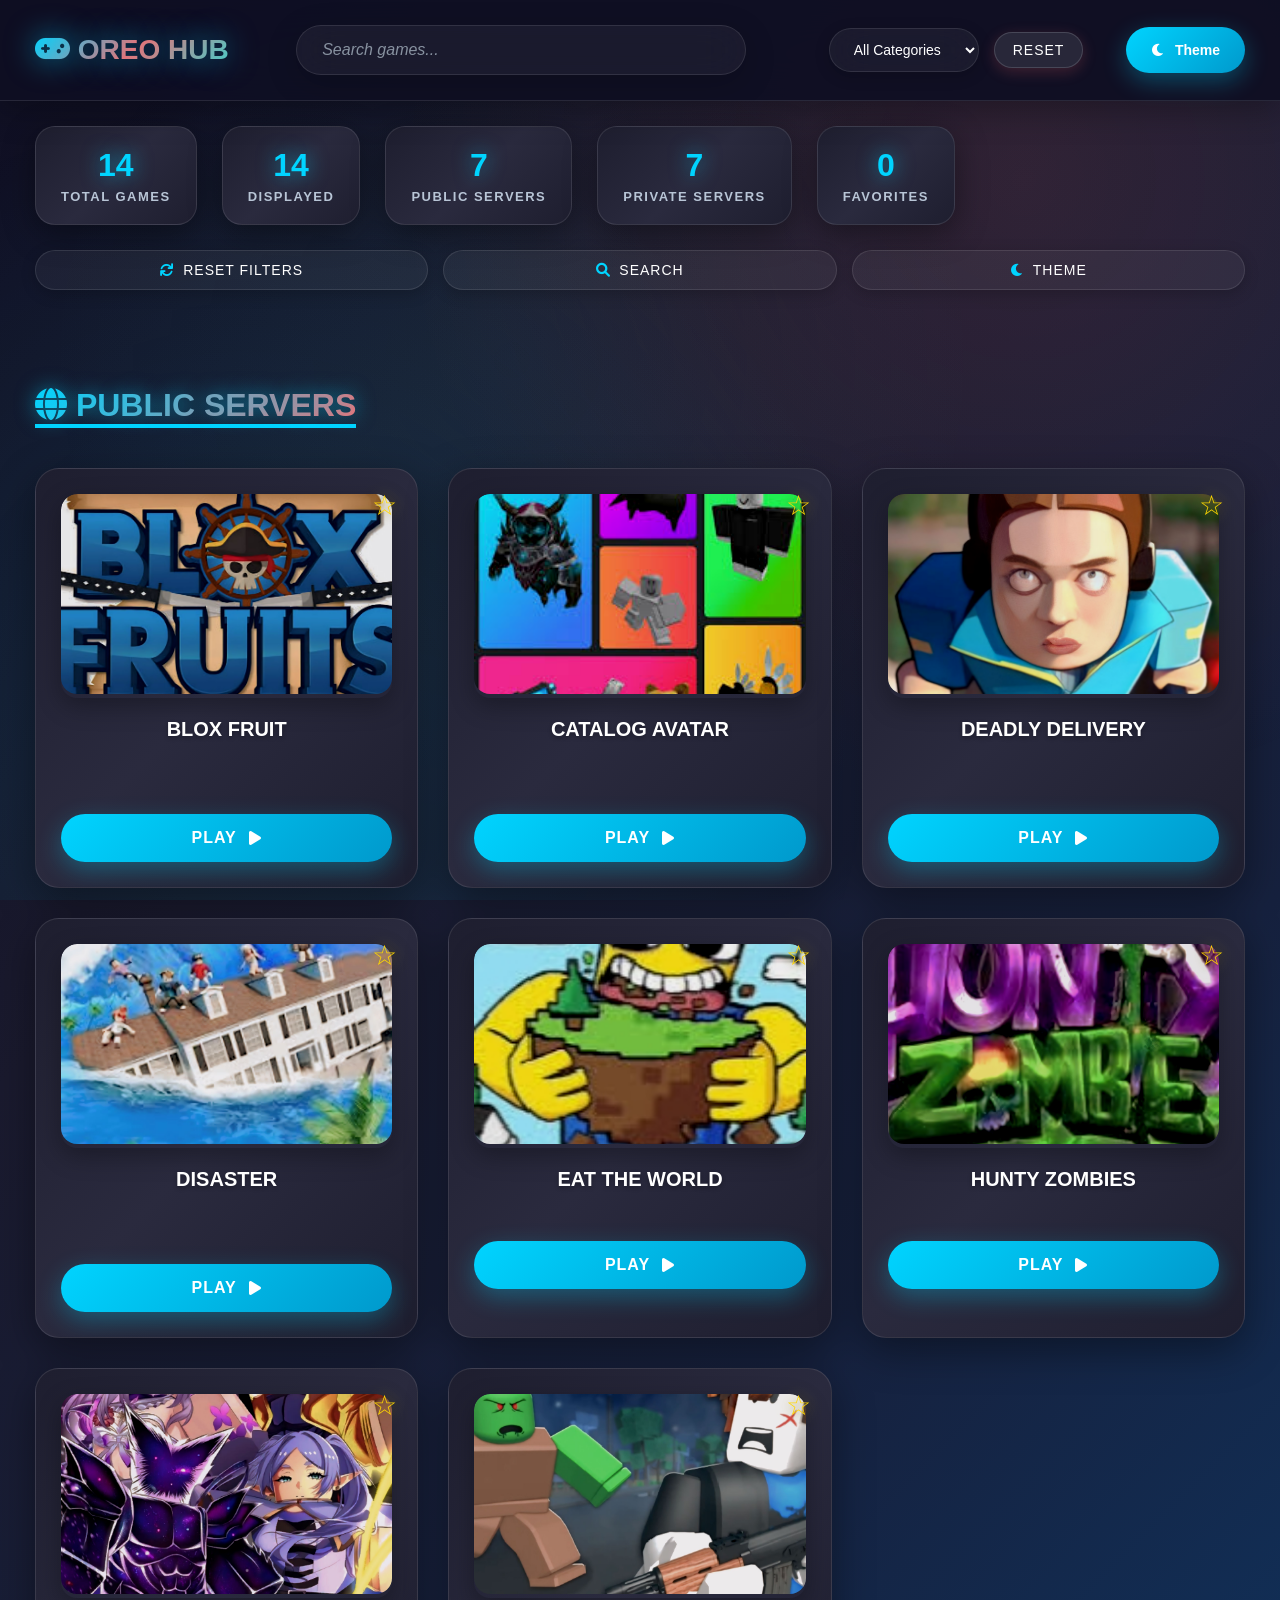
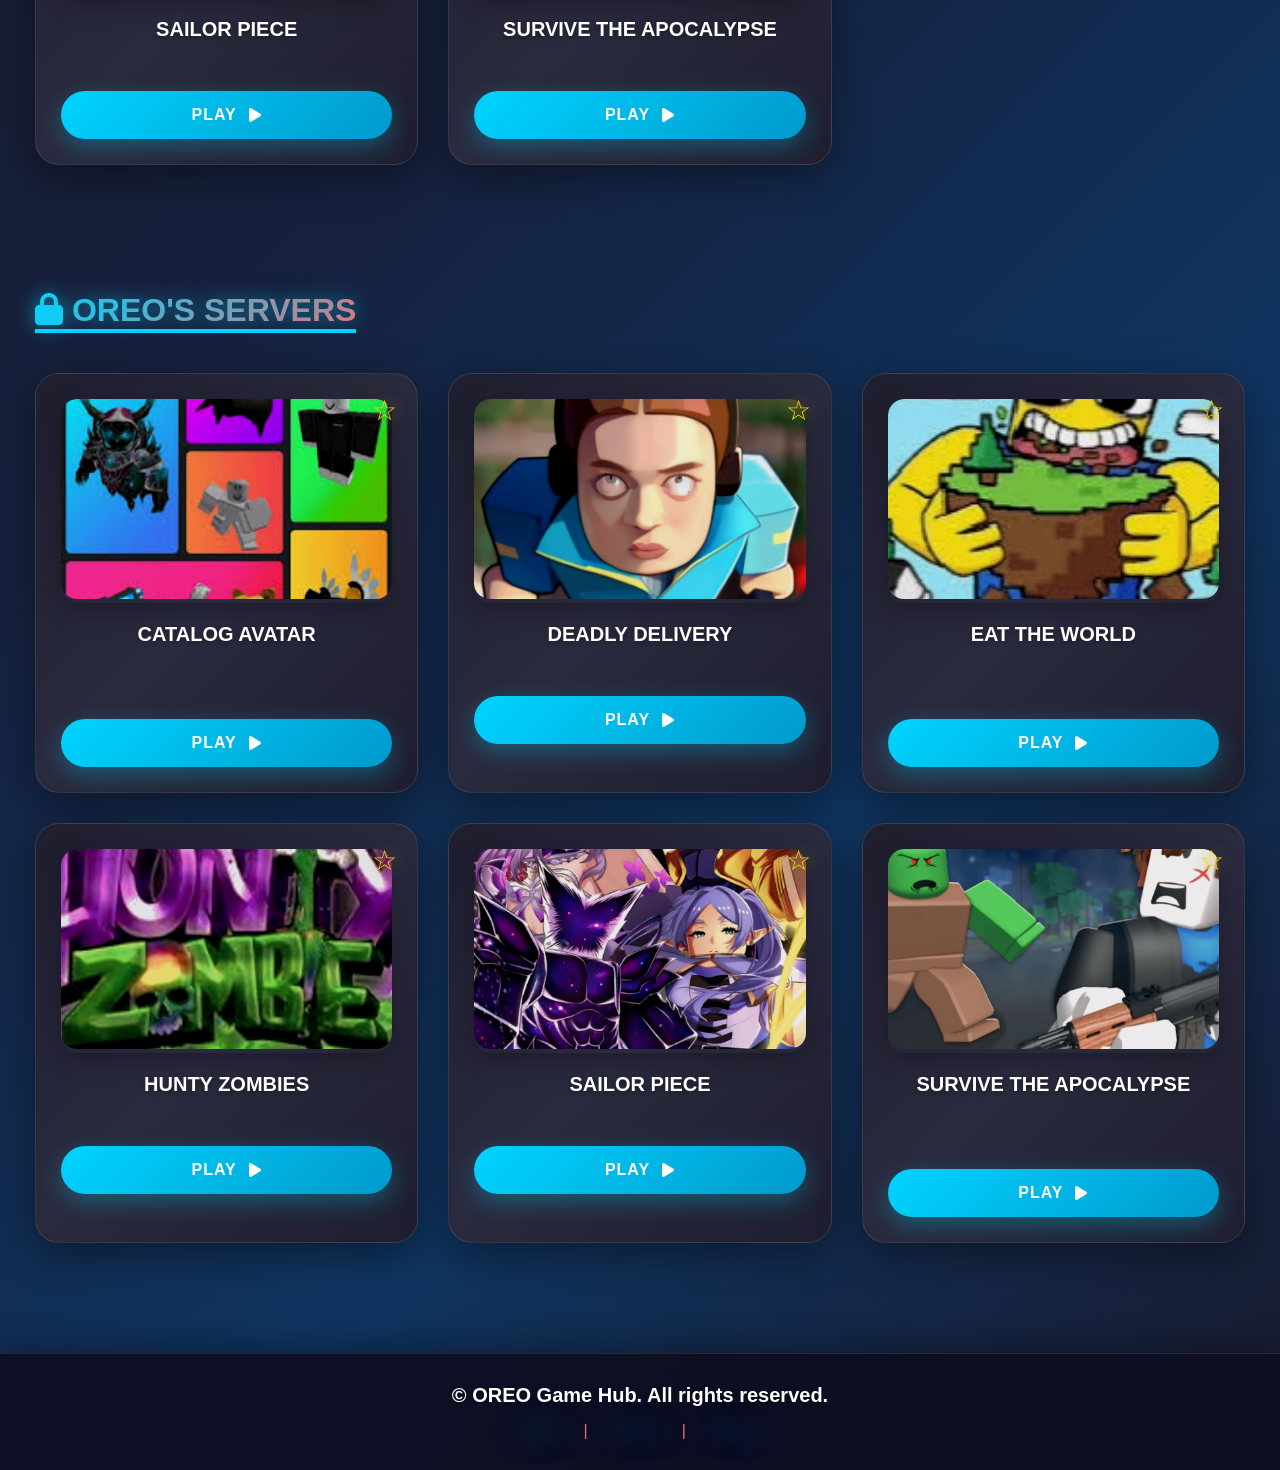
==== commit bfb4caaa: "bug fixes" ====
--- a/index.html
+++ b/index.html
@@ -295,9 +295,9 @@
 <footer>
   <p>&copy; <span id="currentYear"></span> OREO Game Hub. All rights reserved.</p>
 <h1>
-  <a href="#" onclick="alert('To make EASIER ACCESS METHOD')">About</a> |
-  <a href="#" onclick="alert('Contact us at jackyalenabo7@gmail.com')">Contact</a> |
-  <a href="#" onclick="alert('RESPECT PUBLIC servers')">Privacy</a>
+  <a href="#" onclick="alert('About: This is a game hub for Roblox games. For easier access, bookmark this page!')">About</a> |
+  <a href="#" onclick="alert('Contact: Email us at jackyalenabo7@gmail.com for any questions or feedback.')">Contact</a> |
+  <a href="#" onclick="alert('Privacy: Please respect public servers and follow Roblox community guidelines.')">Privacy</a>
 </h1>
 </footer>
 
--- a/styles.css
+++ b/styles.css
@@ -700,7 +700,7 @@
 }
 
 .light footer {
-  background: rgba(255, 255, 255, 0.95);
+  background: rgba(255, 255, 255, 0.98);
   border-top: 1px solid var(--border);
 }
 .modal {
@@ -784,7 +784,7 @@
 }
 
 footer {
-  background: rgba(15, 15, 35, 0.95);
+  background: rgba(15, 15, 35, 0.98);
   color: var(--text-secondary);
   text-align: center;
   padding: 30px;
@@ -796,10 +796,10 @@
 }
 
 footer h1 {
-  font-size: 14px;
+  font-size: 16px;
   margin: 15px 0 0 0;
   font-weight: 400;
-  color: var(--text-muted);
+  color: var(--text-secondary);
 }
 
 footer a {
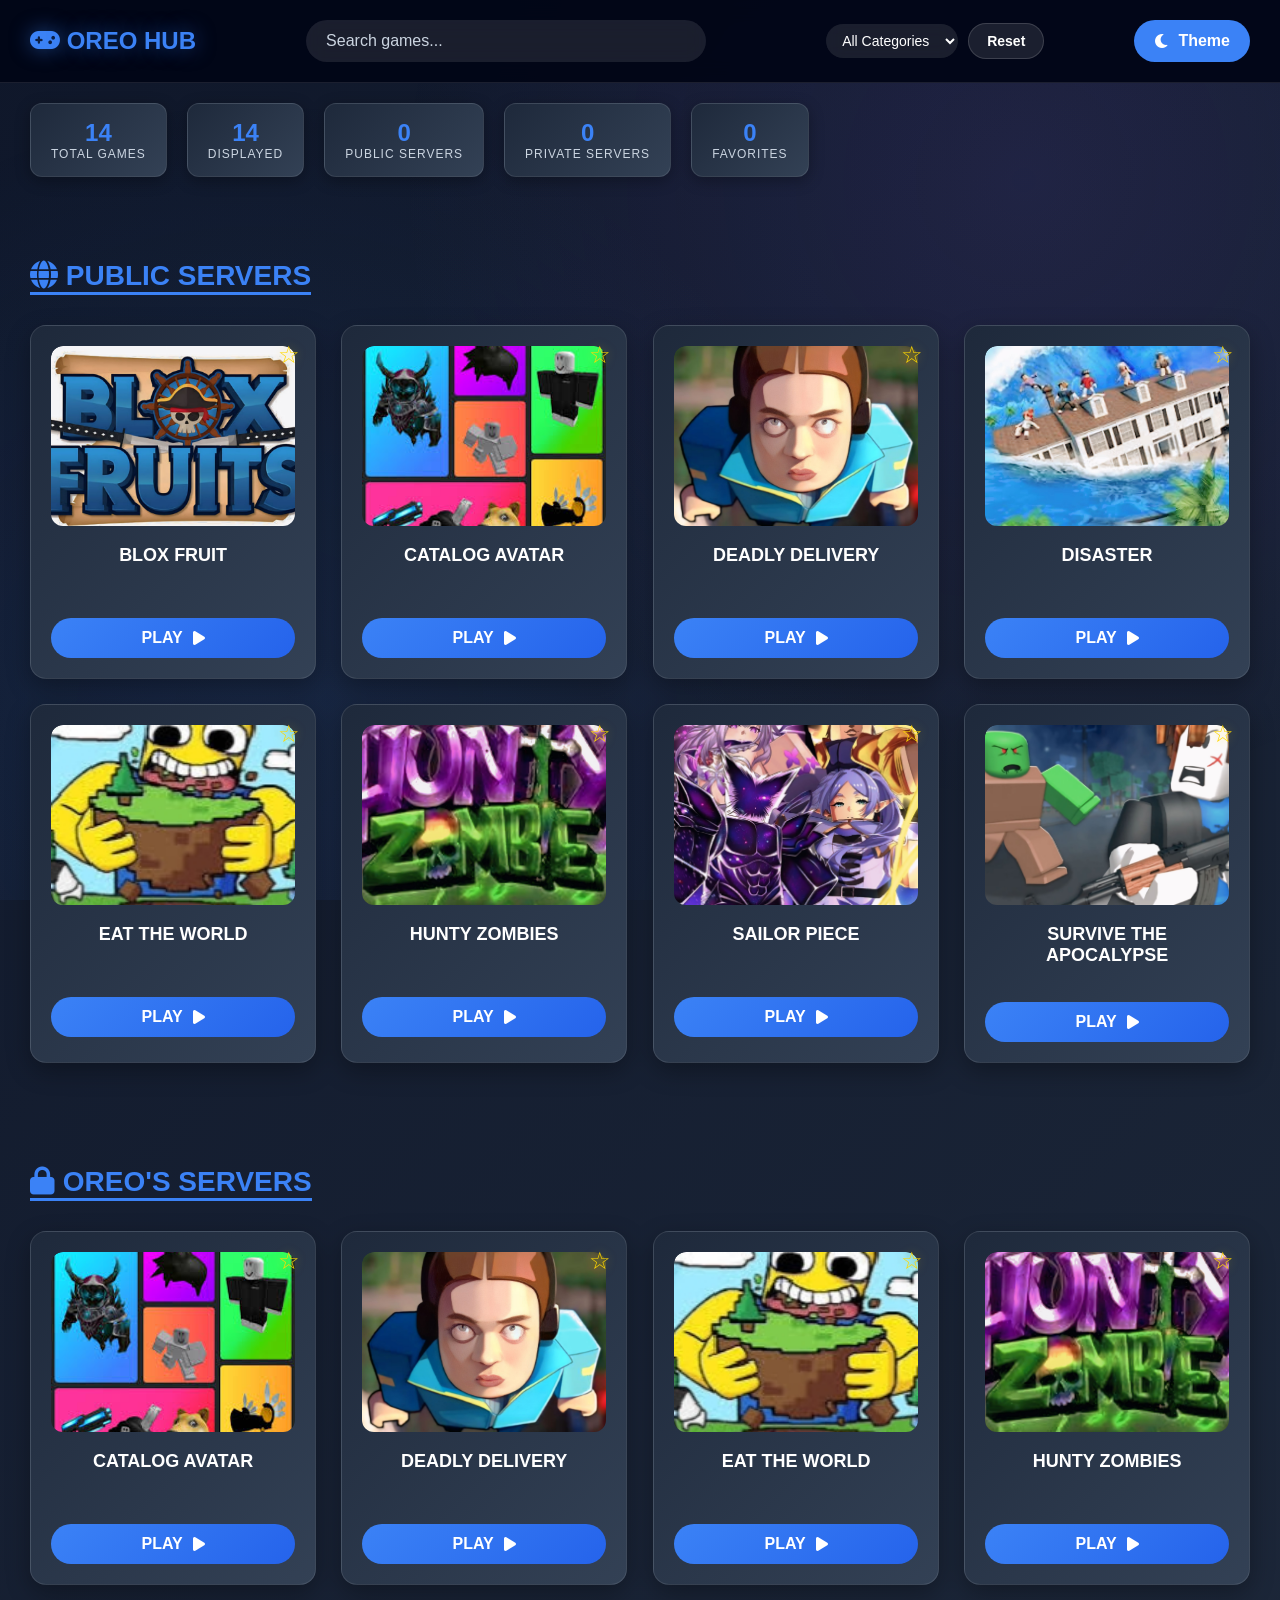
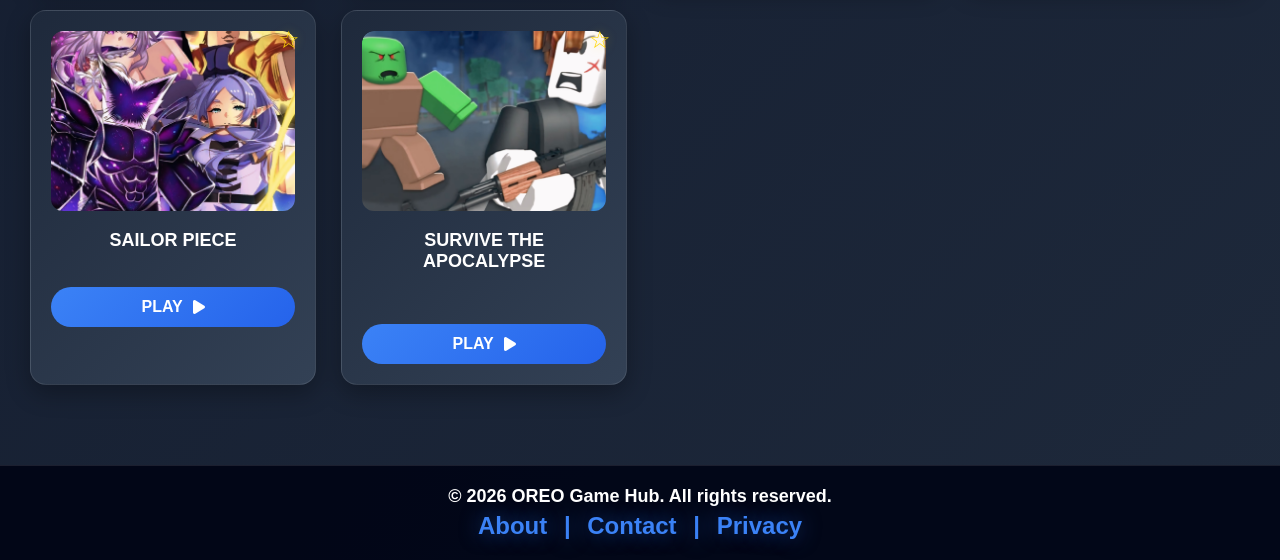
==== commit e31896b0: "Temporary" ====
--- a/index.html
+++ b/index.html
@@ -2,10 +2,7 @@
 <html lang="en">
 <head>
 <meta charset="UTF-8">
-<meta name="viewport" content="width=device-width, initial-scale=1.0, maximum-scale=5.0, user-scalable=yes">
-<meta name="mobile-web-app-capable" content="yes">
-<meta name="apple-mobile-web-app-capable" content="yes">
-<meta name="apple-mobile-web-app-status-bar-style" content="black-translucent">
+<meta name="viewport" content="width=device-width, initial-scale=1.0">
 <title>OREO Game Hub</title>
 <link href="https://cdnjs.cloudflare.com/ajax/libs/font-awesome/6.0.0/css/all.min.css" rel="stylesheet">
 <link rel="stylesheet" href="styles.css">
@@ -56,22 +53,6 @@
     <div class="stat-number" id="favoritesCount">0</div>
     <div class="stat-label">Favorites</div>
   </div>
-</div>
-
-<!-- Quick Actions Bar -->
-<div class="quick-actions">
-  <button class="action-btn" onclick="clearFilters()">
-    <i class="fas fa-refresh"></i>
-    <span>Reset Filters</span>
-  </button>
-  <button class="action-btn" onclick="document.querySelector('.search').focus()">
-    <i class="fas fa-search"></i>
-    <span>Search</span>
-  </button>
-  <button class="action-btn" onclick="toggleTheme()">
-    <i class="fas fa-moon"></i>
-    <span>Theme</span>
-  </button>
 </div>
 
 <!-- PUBLIC SERVERS -->
@@ -293,18 +274,13 @@
 </div>
 
 <footer>
-  <p>&copy; <span id="currentYear"></span> OREO Game Hub. All rights reserved.</p>
+  <p>&copy; 2026 OREO Game Hub. All rights reserved.</p>
 <h1>
-  <a href="#" onclick="alert('About: This is a game hub for Roblox games. For easier access, bookmark this page!')">About</a> |
-  <a href="#" onclick="alert('Contact: Email us at jackyalenabo7@gmail.com for any questions or feedback.')">Contact</a> |
-  <a href="#" onclick="alert('Privacy: Please respect public servers and follow Roblox community guidelines.')">Privacy</a>
+  <a href="#" onclick="alert('To make EASIER ACCESS METHOD')">About</a> |
+  <a href="#" onclick="alert('Contact us at jackyalenabo7@gmail.com')">Contact</a> |
+  <a href="#" onclick="alert('RESPECT PUBLIC servers')">Privacy</a>
 </h1>
 </footer>
 
-<!-- Back to Top Button -->
-<button id="backToTop" class="back-to-top" onclick="smoothScrollToSection('body')">
-  <i class="fas fa-arrow-up"></i>
-</button>
-
 <script src="script.js"></script>
     
--- a/styles.css
+++ b/styles.css
@@ -1,20 +1,12 @@
 :root{
-  --bg: linear-gradient(135deg, #0f0f23 0%, #1a1a2e 25%, #16213e 50%, #0f3460 75%, #1a1a2e 100%);
-  --card: linear-gradient(135deg, #1e1e2f 0%, #2a2a3e 50%, #1e1e2f 100%);
-  --card-hover: linear-gradient(135deg, #2a2a3e 0%, #3a3a5e 50%, #2a2a3e 100%);
-  --accent: #00d4ff;
-  --accent-hover: #0099cc;
-  --secondary-accent: #ff6b6b;
-  --tertiary-accent: #4ecdc4;
-  --text: #ffffff;
-  --text-secondary: #b8c5d6;
-  --text-muted: #8892a0;
-  --shadow: rgba(0, 0, 0, 0.4);
-  --glow: rgba(0, 212, 255, 0.6);
-  --glow-secondary: rgba(255, 107, 107, 0.6);
-  --border: rgba(255, 255, 255, 0.1);
-  --glass-bg: rgba(255, 255, 255, 0.05);
-  --glass-border: rgba(255, 255, 255, 0.1);
+  --bg: linear-gradient(135deg, #0f172a 0%, #1e293b 100%);
+  --card: linear-gradient(135deg, #1e293b 0%, #334155 100%);
+  --accent: #3b82f6;
+  --accent-hover: #2563eb;
+  --text: #fff;
+  --text-secondary: #cbd5e1;
+  --shadow: rgba(0, 0, 0, 0.3);
+  --glow: rgba(59, 130, 246, 0.5);
 }
 
 * {
@@ -24,11 +16,10 @@
 body{
   background: var(--bg);
   color: var(--text);
-  font-family: 'Inter', 'Segoe UI', Tahoma, Geneva, Verdana, sans-serif;
+  font-family: 'Segoe UI', Tahoma, Geneva, Verdana, sans-serif;
   margin: 0;
   overflow-x: hidden;
   min-height: 100vh;
-  position: relative;
 }
 
 body::before {
@@ -38,311 +29,149 @@
   left: 0;
   width: 100%;
   height: 100%;
-  background:
-    radial-gradient(circle at 20% 80%, rgba(0, 212, 255, 0.1) 0%, transparent 50%),
-    radial-gradient(circle at 80% 20%, rgba(255, 107, 107, 0.1) 0%, transparent 50%),
-    radial-gradient(circle at 40% 40%, rgba(78, 205, 196, 0.05) 0%, transparent 50%);
+  background: radial-gradient(circle at 20% 80%, rgba(59, 130, 246, 0.1) 0%, transparent 50%),
+              radial-gradient(circle at 80% 20%, rgba(139, 92, 246, 0.1) 0%, transparent 50%);
   pointer-events: none;
   z-index: -1;
-  animation: backgroundShift 20s ease-in-out infinite;
-}
-
-@keyframes backgroundShift {
-  0%, 100% { transform: translate(0, 0) rotate(0deg); }
-  25% { transform: translate(-10px, -10px) rotate(1deg); }
-  50% { transform: translate(10px, -20px) rotate(-1deg); }
-  75% { transform: translate(-5px, 10px) rotate(0.5deg); }
 }
 
 header{
   display: flex;
   justify-content: space-between;
   align-items: center;
-  padding: 25px 35px;
-  background: rgba(15, 15, 35, 0.95);
-  backdrop-filter: blur(20px);
-  -webkit-backdrop-filter: blur(20px);
+  padding: 20px 30px;
+  background: rgba(2, 6, 23, 0.95);
+  backdrop-filter: blur(10px);
   position: sticky;
   top: 0;
   z-index: 1000;
-  border-bottom: 1px solid var(--glass-border);
-  box-shadow: 0 8px 32px rgba(0, 0, 0, 0.3);
-  animation: slideDown 1s cubic-bezier(0.175, 0.885, 0.32, 1.275);
+  border-bottom: 1px solid rgba(255, 255, 255, 0.1);
+  animation: slideDown 0.8s ease-out;
 }
 
 @keyframes slideDown {
-  from {
-    transform: translateY(-100%);
-    opacity: 0;
-    filter: blur(10px);
-  }
-  to {
-    transform: translateY(0);
-    opacity: 1;
-    filter: blur(0);
-  }
+  from { transform: translateY(-100%); opacity: 0; }
+  to { transform: translateY(0); opacity: 1; }
 }
 
 h1 {
   color: var(--accent);
   margin: 0;
-  font-size: 28px;
-  font-weight: 800;
-  text-shadow: 0 0 30px var(--glow);
-  background: linear-gradient(135deg, var(--accent), var(--secondary-accent), var(--tertiary-accent));
-  -webkit-background-clip: text;
-  -webkit-text-fill-color: transparent;
-  background-clip: text;
-  animation: titleGlow 3s ease-in-out infinite alternate;
-  cursor: pointer;
-  transition: transform 0.3s ease;
-}
-
-h1:hover {
-  transform: scale(1.05);
-  animation-duration: 1s;
-}
-
-@keyframes titleGlow {
-  from {
-    text-shadow: 0 0 30px var(--glow);
-    filter: brightness(1);
-  }
-  to {
-    text-shadow: 0 0 40px var(--glow), 0 0 60px var(--glow);
-    filter: brightness(1.2);
-  }
+  font-size: 24px;
+  font-weight: 700;
+  text-shadow: 0 0 20px var(--glow);
+  animation: glow 2s ease-in-out infinite alternate;
+}
+
+@keyframes glow {
+  from { text-shadow: 0 0 20px var(--glow); }
+  to { text-shadow: 0 0 30px var(--glow), 0 0 40px var(--glow); }
 }
 
 .search-container {
   position: relative;
   flex: 1;
-  max-width: 450px;
-  margin: 0 25px;
+  max-width: 400px;
+  margin: 0 20px;
 }
 
 .search {
   width: 100%;
-  padding: 15px 25px;
-  border-radius: 30px;
-  border: 1px solid var(--glass-border);
-  background: var(--glass-bg);
+  padding: 12px 20px;
+  border-radius: 25px;
+  border: none;
+  background: rgba(255, 255, 255, 0.1);
   color: var(--text);
   font-size: 16px;
-  backdrop-filter: blur(20px);
-  -webkit-backdrop-filter: blur(20px);
-  transition: all 0.4s cubic-bezier(0.175, 0.885, 0.32, 1.275);
-  box-shadow: 0 8px 32px rgba(0, 0, 0, 0.2);
+  backdrop-filter: blur(10px);
+  transition: all 0.3s ease;
 }
 
 .search:focus {
   outline: none;
-  background: rgba(255, 255, 255, 0.08);
-  border-color: var(--accent);
-  box-shadow: 0 0 40px var(--glow), 0 8px 32px rgba(0, 0, 0, 0.3);
-  transform: translateY(-2px) scale(1.02);
+  background: rgba(255, 255, 255, 0.2);
+  box-shadow: 0 0 20px var(--glow);
+  transform: scale(1.02);
 }
 
 .search::placeholder {
-  color: var(--text-muted);
-  font-style: italic;
+  color: var(--text-secondary);
 }
 
 .filter-container {
   display: flex;
   align-items: center;
-  gap: 15px;
-  margin-left: 15px;
+  gap: 10px;
+  margin-left: 10px;
 }
 
 .filter {
-  padding: 12px 20px;
-  border-radius: 25px;
-  border: 1px solid var(--glass-border);
-  background: var(--glass-bg);
+  padding: 8px 12px;
+  border-radius: 20px;
+  border: none;
+  background: rgba(255, 255, 255, 0.1);
   color: var(--text);
   font-size: 14px;
-  font-weight: 500;
-  backdrop-filter: blur(20px);
-  -webkit-backdrop-filter: blur(20px);
+  backdrop-filter: blur(10px);
   cursor: pointer;
   transition: all 0.3s ease;
-  box-shadow: 0 4px 15px rgba(0, 0, 0, 0.2);
 }
 
 .filter:hover {
-  background: rgba(255, 255, 255, 0.1);
-  border-color: var(--accent);
-  transform: translateY(-2px);
-  box-shadow: 0 8px 25px rgba(0, 0, 0, 0.3);
-}
-
-.clear-btn {
-  padding: 12px 20px;
-  border-radius: 25px;
-  border: 1px solid var(--secondary-accent);
-  background: rgba(255, 107, 107, 0.1);
-  color: var(--secondary-accent);
-  font-size: 14px;
-  font-weight: 500;
-  cursor: pointer;
-  transition: all 0.3s ease;
-  box-shadow: 0 4px 15px rgba(255, 107, 107, 0.2);
-}
-
-.clear-btn:hover {
-  background: rgba(255, 107, 107, 0.2);
-  transform: translateY(-2px);
-  box-shadow: 0 8px 25px rgba(255, 107, 107, 0.3);
+  background: rgba(255, 255, 255, 0.2);
 }
 
 .toggle {
   cursor: pointer;
-  padding: 15px 25px;
-  background: linear-gradient(135deg, var(--accent), var(--accent-hover));
-  border-radius: 30px;
+  padding: 12px 20px;
+  background: var(--accent);
+  border-radius: 25px;
   color: white;
   border: none;
   font-weight: 600;
-  font-size: 14px;
-  display: flex;
-  align-items: center;
-  gap: 10px;
-  transition: all 0.4s cubic-bezier(0.175, 0.885, 0.32, 1.275);
-  box-shadow: 0 8px 25px rgba(0, 212, 255, 0.3);
-  position: relative;
-  overflow: hidden;
-}
-
-.toggle::before {
-  content: '';
-  position: absolute;
-  top: 0;
-  left: -100%;
-  width: 100%;
-  height: 100%;
-  background: linear-gradient(90deg, transparent, rgba(255, 255, 255, 0.3), transparent);
-  transition: left 0.6s;
-}
-
-.toggle:hover::before {
-  left: 100%;
-}
-
-.toggle:hover {
-  background: linear-gradient(135deg, var(--accent-hover), var(--accent));
-  transform: translateY(-3px) scale(1.05);
-  box-shadow: 0 12px 35px rgba(0, 212, 255, 0.4);
-}
-
-.toggle:active {
-  transform: translateY(-1px) scale(1.02);
-}
-
-.stats {
-  display: flex;
-  gap: 25px;
-  margin: 25px 35px;
-  animation: fadeInUp 1.2s cubic-bezier(0.175, 0.885, 0.32, 1.275) 0.3s both;
-}
-
-.stat {
-  background: var(--card);
-  padding: 20px 25px;
-  border-radius: 20px;
-  text-align: center;
-  box-shadow: 0 8px 32px var(--shadow);
-  border: 1px solid var(--border);
-  backdrop-filter: blur(20px);
-  -webkit-backdrop-filter: blur(20px);
-  transition: all 0.4s cubic-bezier(0.175, 0.885, 0.32, 1.275);
-  position: relative;
-  overflow: hidden;
-}
-
-.stat::before {
-  content: '';
-  position: absolute;
-  top: 0;
-  left: -100%;
-  width: 100%;
-  height: 100%;
-  background: linear-gradient(90deg, transparent, rgba(255, 255, 255, 0.1), transparent);
-  transition: left 0.6s;
-}
-
-.stat:hover::before {
-  left: 100%;
-}
-
-.stat:hover {
-  transform: translateY(-8px) scale(1.05);
-  box-shadow: 0 20px 60px var(--shadow), 0 0 40px var(--glow);
-  border-color: var(--accent);
-}
-
-.stat-number {
-  font-size: 32px;
-  font-weight: 800;
-  color: var(--accent);
-  text-shadow: 0 0 20px var(--glow);
-  margin-bottom: 5px;
-  animation: numberGlow 2s ease-in-out infinite alternate;
-}
-
-@keyframes numberGlow {
-  from { text-shadow: 0 0 20px var(--glow); }
-  to { text-shadow: 0 0 30px var(--glow), 0 0 40px var(--glow); }
-}
-
-.stat-label {
-  font-size: 13px;
-  color: var(--text-secondary);
-  text-transform: uppercase;
-  letter-spacing: 1.5px;
-  font-weight: 600;
-}
-
-/* Quick Actions Bar */
-.quick-actions {
-  display: flex;
-  gap: 15px;
-  margin: 20px 35px;
-  justify-content: center;
-  animation: fadeInUp 1s ease-out 0.6s both;
-}
-
-.action-btn {
+  transition: all 0.3s ease;
   display: flex;
   align-items: center;
   gap: 8px;
-  padding: 12px 20px;
-  background: var(--glass-bg);
-  border: 1px solid var(--border);
-  border-radius: 25px;
-  color: var(--text);
-  font-size: 14px;
-  font-weight: 500;
-  cursor: pointer;
-  transition: all 0.3s ease;
-  backdrop-filter: blur(20px);
-  -webkit-backdrop-filter: blur(20px);
-  box-shadow: 0 4px 15px rgba(0, 0, 0, 0.2);
-}
-
-.action-btn:hover {
-  background: rgba(255, 255, 255, 0.1);
-  border-color: var(--accent);
+}
+
+.toggle:hover {
+  background: var(--accent-hover);
   transform: translateY(-2px);
-  box-shadow: 0 8px 25px rgba(0, 0, 0, 0.3);
-}
-
-.action-btn i {
+  box-shadow: 0 5px 15px var(--shadow);
+}
+
+.stats {
+  display: flex;
+  gap: 20px;
+  margin: 20px 30px;
+  animation: fadeInUp 1s ease-out 0.5s both;
+}
+
+.stat {
+  background: var(--card);
+  padding: 15px 20px;
+  border-radius: 12px;
+  text-align: center;
+  box-shadow: 0 4px 15px var(--shadow);
+  border: 1px solid rgba(255, 255, 255, 0.1);
+}
+
+.stat-number {
+  font-size: 24px;
+  font-weight: bold;
   color: var(--accent);
 }
 
+.stat-label {
+  font-size: 12px;
+  color: var(--text-secondary);
+  text-transform: uppercase;
+  letter-spacing: 1px;
+}
+
 .section {
-  padding: 50px 35px;
+  padding: 40px 30px;
   animation: fadeInUp 1s ease-out both;
 }
 
@@ -352,46 +181,22 @@
 @keyframes fadeInUp {
   from {
     opacity: 0;
-    transform: translateY(50px) scale(0.9);
-    filter: blur(10px);
+    transform: translateY(30px);
   }
   to {
     opacity: 1;
-    transform: translateY(0) scale(1);
-    filter: blur(0);
+    transform: translateY(0);
   }
 }
 
 h2 {
   color: var(--accent);
-  border-bottom: 4px solid var(--accent);
+  border-bottom: 3px solid var(--accent);
   display: inline-block;
-  margin-bottom: 40px;
-  font-size: 32px;
-  font-weight: 800;
+  margin-bottom: 30px;
+  font-size: 28px;
+  font-weight: 700;
   position: relative;
-  text-shadow: 0 0 20px var(--glow);
-  background: linear-gradient(135deg, var(--accent), var(--secondary-accent));
-  -webkit-background-clip: text;
-  -webkit-text-fill-color: transparent;
-  background-clip: text;
-}
-
-h2::after {
-  content: '';
-  position: absolute;
-  bottom: -4px;
-  left: 0;
-  width: 100%;
-  height: 4px;
-  background: linear-gradient(90deg, var(--accent), var(--secondary-accent), var(--tertiary-accent));
-  animation: slideIn 1.5s ease-out;
-  border-radius: 2px;
-}
-
-@keyframes slideIn {
-  from { width: 0; }
-  to { width: 100%; }
 }
 
 h2::after {
@@ -412,24 +217,21 @@
 
 .container {
   display: grid;
-  grid-template-columns: repeat(auto-fit, minmax(320px, 1fr));
-  gap: 30px;
+  grid-template-columns: repeat(auto-fit, minmax(280px, 1fr));
+  gap: 25px;
 }
 
 .card {
   background: var(--card);
-  border-radius: 24px;
-  padding: 25px;
-  transition: all 0.5s cubic-bezier(0.175, 0.885, 0.32, 1.275);
+  border-radius: 16px;
+  padding: 20px;
+  transition: all 0.4s cubic-bezier(0.175, 0.885, 0.32, 1.275);
   position: relative;
   overflow: hidden;
-  box-shadow: 0 12px 40px var(--shadow);
-  border: 1px solid var(--border);
-  backdrop-filter: blur(20px);
-  -webkit-backdrop-filter: blur(20px);
-  animation: cardEntrance 0.8s ease-out both;
+  box-shadow: 0 8px 25px var(--shadow);
+  border: 1px solid rgba(255, 255, 255, 0.1);
+  animation: cardEntrance 0.6s ease-out both;
   cursor: pointer;
-  transform-style: preserve-3d;
 }
 
 .card:nth-child(1) { animation-delay: 0.1s; }
@@ -439,20 +241,15 @@
 .card:nth-child(5) { animation-delay: 0.5s; }
 .card:nth-child(6) { animation-delay: 0.6s; }
 .card:nth-child(7) { animation-delay: 0.7s; }
-.card:nth-child(8) { animation-delay: 0.8s; }
-.card:nth-child(9) { animation-delay: 0.9s; }
-.card:nth-child(10) { animation-delay: 1.0s; }
 
 @keyframes cardEntrance {
   from {
     opacity: 0;
-    transform: translateY(80px) scale(0.8) rotateX(20deg);
-    filter: blur(15px);
+    transform: translateY(50px) scale(0.9);
   }
   to {
     opacity: 1;
-    transform: translateY(0) scale(1) rotateX(0deg);
-    filter: blur(0);
+    transform: translateY(0) scale(1);
   }
 }
 
@@ -463,95 +260,58 @@
   left: -100%;
   width: 100%;
   height: 100%;
-  background: linear-gradient(90deg, transparent, rgba(255, 255, 255, 0.15), transparent);
-  transition: left 0.8s cubic-bezier(0.175, 0.885, 0.32, 1.275);
-  z-index: 1;
+  background: linear-gradient(90deg, transparent, rgba(255, 255, 255, 0.1), transparent);
+  transition: left 0.5s;
 }
 
 .card:hover::before {
   left: 100%;
 }
 
-.card::after {
-  content: '';
-  position: absolute;
-  top: -50%;
-  left: -50%;
-  width: 200%;
-  height: 200%;
-  background: conic-gradient(from 0deg, transparent, var(--glow), transparent);
-  opacity: 0;
-  transition: opacity 0.6s ease;
-  animation: rotate 4s linear infinite;
-  z-index: -1;
-}
-
-.card:hover::after {
-  opacity: 0.1;
-}
-
-@keyframes rotate {
-  from { transform: rotate(0deg); }
-  to { transform: rotate(360deg); }
-}
-
 .card:hover {
-  transform: translateY(-15px) scale(1.03) rotateX(-5deg);
-  box-shadow: 0 25px 80px var(--shadow), 0 0 60px var(--glow);
-  border-color: var(--accent);
+  transform: translateY(-10px) scale(1.02);
+  box-shadow: 0 15px 35px var(--shadow), 0 0 30px var(--glow);
 }
 
 .card-image {
   position: relative;
   overflow: hidden;
-  border-radius: 16px;
-  margin-bottom: 20px;
-  box-shadow: 0 8px 25px rgba(0, 0, 0, 0.3);
+  border-radius: 12px;
+  margin-bottom: 15px;
 }
 
 img {
   width: 100%;
-  height: 200px;
+  height: 180px;
   object-fit: cover;
-  border-radius: 16px;
-  transition: all 0.5s cubic-bezier(0.175, 0.885, 0.32, 1.275);
-  filter: brightness(0.9) contrast(1.1);
+  border-radius: 12px;
+  transition: transform 0.4s ease;
+  loading: lazy;
 }
 
 .card:hover img {
-  transform: scale(1.1) rotate(2deg);
-  filter: brightness(1.1) contrast(1.2) saturate(1.2);
+  transform: scale(1.05);
 }
 
 .card-info {
   text-align: center;
-  margin-bottom: 20px;
-  position: relative;
-  z-index: 2;
+  margin-bottom: 15px;
 }
 
 p {
-  font-size: 20px;
+  font-size: 18px;
   font-weight: 700;
-  margin: 0 0 8px 0;
+  margin: 0 0 5px 0;
   color: var(--text);
-  text-shadow: 0 2px 4px rgba(0, 0, 0, 0.3);
-  transition: all 0.3s ease;
-}
-
-.card:hover p {
-  color: var(--accent);
-  text-shadow: 0 0 20px var(--glow);
 }
 
 .card-description {
-  font-size: 15px;
+  font-size: 14px;
   color: var(--text-secondary);
   margin: 0;
   opacity: 0;
-  transform: translateY(15px);
-  transition: all 0.4s cubic-bezier(0.175, 0.885, 0.32, 1.275);
-  line-height: 1.5;
+  transform: translateY(10px);
+  transition: all 0.3s ease;
 }
 
 .card:hover .card-description {
@@ -563,24 +323,20 @@
   display: inline-flex;
   align-items: center;
   justify-content: center;
-  gap: 12px;
-  width: 100%;
-  padding: 16px 24px;
+  gap: 10px;
+  width: 100%;
+  padding: 12px 20px;
   background: linear-gradient(135deg, var(--accent) 0%, var(--accent-hover) 100%);
   border: none;
-  border-radius: 30px;
+  border-radius: 25px;
   color: white;
   cursor: pointer;
   font-size: 16px;
-  font-weight: 700;
-  transition: all 0.4s cubic-bezier(0.175, 0.885, 0.32, 1.275);
+  font-weight: 600;
+  transition: all 0.3s ease;
   position: relative;
   overflow: hidden;
   line-height: 1;
-  text-transform: uppercase;
-  letter-spacing: 1px;
-  box-shadow: 0 8px 25px rgba(0, 212, 255, 0.3);
-  z-index: 2;
 }
 
 button::before {
@@ -590,70 +346,43 @@
   left: -100%;
   width: 100%;
   height: 100%;
-  background: linear-gradient(90deg, transparent, rgba(255, 255, 255, 0.3), transparent);
-  transition: left 0.6s cubic-bezier(0.175, 0.885, 0.32, 1.275);
+  background: linear-gradient(90deg, transparent, rgba(255, 255, 255, 0.2), transparent);
+  transition: left 0.5s;
 }
 
 button:hover::before {
   left: 100%;
 }
 
-button::after {
-  content: '';
-  position: absolute;
-  top: 50%;
-  left: 50%;
-  width: 0;
-  height: 0;
-  background: radial-gradient(circle, rgba(255, 255, 255, 0.3) 0%, transparent 70%);
-  transition: all 0.4s ease;
-  transform: translate(-50%, -50%);
-  border-radius: 50%;
-}
-
-button:hover::after {
-  width: 300px;
-  height: 300px;
-}
-
 button:hover {
-  transform: translateY(-3px) scale(1.02);
-  box-shadow: 0 15px 40px rgba(0, 212, 255, 0.4), 0 0 40px var(--glow);
-  background: linear-gradient(135deg, var(--accent-hover) 0%, var(--accent) 100%);
+  transform: translateY(-2px);
+  box-shadow: 0 5px 15px var(--shadow);
 }
 
 button:active {
-  transform: translateY(-1px) scale(0.98);
+  transform: translateY(0);
 }
 
 .favorite {
   position: absolute;
-  top: 20px;
-  right: 20px;
+  top: 15px;
+  right: 15px;
   cursor: pointer;
-  font-size: 28px;
+  font-size: 24px;
   color: #ffd700;
-  transition: all 0.4s cubic-bezier(0.175, 0.885, 0.32, 1.275);
+  transition: all 0.3s ease;
   z-index: 10;
-  text-shadow: 0 0 15px rgba(255, 215, 0, 0.6);
-  filter: drop-shadow(0 2px 4px rgba(0, 0, 0, 0.3));
+  text-shadow: 0 0 10px rgba(255, 215, 0, 0.5);
 }
 
 .favorite:hover {
-  transform: scale(1.3) rotate(10deg);
-  text-shadow: 0 0 25px rgba(255, 215, 0, 0.9);
-  filter: drop-shadow(0 4px 8px rgba(0, 0, 0, 0.5));
+  transform: scale(1.2);
+  text-shadow: 0 0 20px rgba(255, 215, 0, 0.8);
 }
 
 .favorite.active {
-  color: var(--secondary-accent);
-  text-shadow: 0 0 20px var(--glow-secondary);
-  animation: heartPulse 1.5s ease-in-out infinite;
-}
-
-@keyframes heartPulse {
-  0%, 100% { transform: scale(1); }
-  50% { transform: scale(1.1); }
+  color: #ff6b6b;
+  text-shadow: 0 0 20px rgba(255, 107, 107, 0.8);
 }
 
 .loading {
@@ -672,17 +401,12 @@
 }
 
 .light {
-  --bg: linear-gradient(135deg, #f8fafc 0%, #e2e8f0 25%, #cbd5e1 50%, #94a3b8 75%, #e2e8f0 100%);
-  --card: linear-gradient(135deg, #ffffff 0%, #f1f5f9 50%, #ffffff 100%);
+  --bg: linear-gradient(135deg, #f1f5f9 0%, #e2e8f0 100%);
+  --card: linear-gradient(135deg, #ffffff 0%, #f8fafc 100%);
   --text: #1e293b;
-  --text-secondary: #475569;
-  --text-muted: #64748b;
+  --text-secondary: #64748b;
   --shadow: rgba(0, 0, 0, 0.1);
-  --glow: rgba(0, 212, 255, 0.4);
-  --glow-secondary: rgba(255, 107, 107, 0.4);
-  --border: rgba(0, 0, 0, 0.1);
-  --glass-bg: rgba(255, 255, 255, 0.8);
-  --glass-border: rgba(0, 0, 0, 0.1);
+  --glow: rgba(59, 130, 246, 0.3);
 }
 
 .light h1 {
@@ -690,19 +414,10 @@
 }
 
 .light .card {
-  border: 1px solid var(--border);
-  box-shadow: 0 12px 40px rgba(0, 0, 0, 0.1);
-}
-
-.light .modal-content {
-  background: var(--card);
-  border: 1px solid var(--border);
-}
-
-.light footer {
-  background: rgba(255, 255, 255, 0.98);
-  border-top: 1px solid var(--border);
-}
+  border: 1px solid rgba(0, 0, 0, 0.1);
+}
+
+/* Modal Styles */
 .modal {
   display: none;
   position: fixed;
@@ -712,23 +427,20 @@
   width: 100%;
   height: 100%;
   background-color: rgba(0, 0, 0, 0.8);
-  backdrop-filter: blur(10px);
-  -webkit-backdrop-filter: blur(10px);
-  animation: fadeIn 0.4s cubic-bezier(0.175, 0.885, 0.32, 1.275);
+  backdrop-filter: blur(5px);
+  animation: fadeIn 0.3s ease-out;
 }
 
 .modal-content {
   background: var(--card);
   margin: 5% auto;
   padding: 0;
-  border: 1px solid var(--border);
-  border-radius: 24px;
+  border: 1px solid rgba(255, 255, 255, 0.1);
+  border-radius: 16px;
   width: 90%;
-  max-width: 650px;
-  box-shadow: 0 25px 80px var(--shadow), 0 0 60px var(--glow);
-  animation: modalSlideIn 0.5s cubic-bezier(0.175, 0.885, 0.32, 1.275);
-  backdrop-filter: blur(20px);
-  -webkit-backdrop-filter: blur(20px);
+  max-width: 600px;
+  box-shadow: 0 15px 35px var(--shadow);
+  animation: modalSlideIn 0.4s ease-out;
 }
 
 @keyframes fadeIn {
@@ -737,150 +449,59 @@
 }
 
 @keyframes modalSlideIn {
-  from {
-    transform: translateY(-100px) scale(0.8);
-    opacity: 0;
-    filter: blur(10px);
-  }
-  to {
-    transform: translateY(0) scale(1);
-    opacity: 1;
-    filter: blur(0);
-  }
+  from { transform: translateY(-50px); opacity: 0; }
+  to { transform: translateY(0); opacity: 1; }
 }
 
 .modal-header {
-  padding: 25px 30px;
-  border-bottom: 1px solid var(--border);
+  padding: 20px;
+  border-bottom: 1px solid rgba(255, 255, 255, 0.1);
   display: flex;
   justify-content: space-between;
   align-items: center;
-  background: linear-gradient(135deg, var(--card), var(--card-hover));
 }
 
 .modal-body {
-  padding: 30px;
+  padding: 20px;
 }
 
 .close {
   color: var(--text-secondary);
-  font-size: 32px;
+  font-size: 28px;
   font-weight: bold;
   cursor: pointer;
-  transition: all 0.3s ease;
-  width: 40px;
-  height: 40px;
-  display: flex;
-  align-items: center;
-  justify-content: center;
-  border-radius: 50%;
-  background: rgba(255, 255, 255, 0.1);
+  transition: color 0.3s ease;
 }
 
 .close:hover {
-  color: var(--secondary-accent);
-  background: rgba(255, 107, 107, 0.2);
-  transform: rotate(90deg) scale(1.1);
+  color: var(--accent);
 }
 
 footer {
-  background: rgba(15, 15, 35, 0.98);
+  background: rgba(2, 6, 23, 0.95);
   color: var(--text-secondary);
   text-align: center;
-  padding: 30px;
-  margin-top: 60px;
-  border-top: 1px solid var(--border);
-  backdrop-filter: blur(20px);
-  -webkit-backdrop-filter: blur(20px);
-  box-shadow: 0 -8px 32px rgba(0, 0, 0, 0.3);
-}
-
-footer h1 {
-  font-size: 16px;
-  margin: 15px 0 0 0;
-  font-weight: 400;
-  color: var(--text-secondary);
+  padding: 20px;
+  margin-top: 40px;
+  border-top: 1px solid rgba(255, 255, 255, 0.1);
 }
 
 footer a {
   color: var(--accent);
   text-decoration: none;
-  margin: 0 15px;
-  transition: all 0.3s ease;
-  font-weight: 500;
-  position: relative;
-}
-
-footer a::after {
-  content: '';
-  position: absolute;
-  bottom: -2px;
-  left: 0;
-  width: 0;
-  height: 2px;
-  background: var(--accent);
-  transition: width 0.3s ease;
-}
-
-footer a:hover::after {
-  width: 100%;
+  margin: 0 10px;
+  transition: color 0.3s ease;
 }
 
 footer a:hover {
   color: var(--accent-hover);
-  text-shadow: 0 0 15px var(--glow);
-}
-
-/* Back to Top Button */
-.back-to-top {
-  position: fixed;
-  bottom: 30px;
-  right: 30px;
-  width: 50px;
-  height: 50px;
-  background: var(--accent);
-  border: none;
-  border-radius: 50%;
-  color: white;
-  cursor: pointer;
-  font-size: 18px;
-  opacity: 0;
-  visibility: hidden;
-  transition: all 0.4s cubic-bezier(0.175, 0.885, 0.32, 1.275);
-  box-shadow: 0 8px 25px rgba(0, 212, 255, 0.3);
-  z-index: 1000;
-}
-
-.back-to-top.show {
-  opacity: 1;
-  visibility: visible;
-}
-
-.back-to-top:hover {
-  background: var(--accent-hover);
-  transform: translateY(-3px) scale(1.1);
-  box-shadow: 0 12px 35px rgba(0, 212, 255, 0.4);
-}
-
-.back-to-top:active {
-  transform: translateY(-1px) scale(1.05);
-}
-
-@media (max-width: 768px) {
-  .back-to-top {
-    bottom: 20px;
-    right: 20px;
-    width: 45px;
-    height: 45px;
-    font-size: 16px;
-  }
 }
 
 @media (max-width: 768px) {
   header {
     flex-direction: column;
-    gap: 20px;
-    padding: 20px 25px;
+    gap: 15px;
+    padding: 15px 20px;
   }
 
   .search-container {
@@ -890,270 +511,63 @@
 
   .filter-container {
     margin-left: 0;
-    flex-wrap: wrap;
-    gap: 10px;
   }
 
   .stats {
     flex-wrap: wrap;
-    margin: 20px 25px;
-    gap: 15px;
-  }
-
-  .stat {
-    flex: 1;
-    min-width: 120px;
+    margin: 15px 20px;
   }
 
   .section {
-    padding: 40px 25px;
+    padding: 30px 20px;
   }
 
   .container {
     grid-template-columns: 1fr;
-    gap: 25px;
+    gap: 20px;
   }
 
   h2 {
-    font-size: 28px;
-  }
-
-  .card {
-    padding: 20px;
-  }
-
-  .quick-actions {
-    flex-wrap: wrap;
-    margin: 15px 20px;
-    gap: 10px;
-  }
-
-  .action-btn {
-    padding: 10px 15px;
-    font-size: 12px;
-  }
-
-  .action-btn span {
-    display: inline; /* Show text on mobile for clarity */
+    font-size: 24px;
   }
 
   .modal-content {
     margin: 10% auto;
     width: 95%;
   }
-
-  .modal-header {
-    padding: 20px;
-  }
-
-  .modal-body {
-    padding: 20px;
-  }
-
-  footer {
-    padding: 25px 20px;
-  }
-
-  footer a {
-    display: block;
-    margin: 10px 0;
-  }
-}
-
-/* Desktop mode on mobile optimizations */
-@media (max-width: 1024px) and (min-width: 769px) {
-  /* Tablet and small desktop mode */
-  .container {
-    grid-template-columns: repeat(auto-fit, minmax(320px, 1fr));
-    gap: 25px;
-  }
-
-  .card {
-    padding: 22px;
-  }
-
-  button {
-    padding: 16px 24px;
-    font-size: 15px;
-  }
-
-  .favorite {
-    font-size: 26px;
-    width: 35px;
-    height: 35px;
-  }
-}
-
-/* Touch device specific optimizations */
-@media (hover: none) and (pointer: coarse) {
-  /* Pure touch devices - remove hover effects, add active states */
-  .card:hover {
-    transform: none;
-    box-shadow: 0 12px 40px var(--shadow);
-  }
-
-  .card:active {
-    transform: scale(0.98);
-    box-shadow: 0 8px 25px var(--shadow);
-  }
-
-  .favorite:hover {
-    transform: none;
-  }
-
-  .favorite:active {
-    transform: scale(1.2);
-    animation: bounce 0.6s ease;
-  }
-
-  button:hover {
-    transform: none;
-    box-shadow: 0 8px 25px rgba(0, 212, 255, 0.3);
-  }
-
-  button:active {
-    transform: scale(0.98);
-    box-shadow: 0 4px 15px rgba(0, 212, 255, 0.2);
-  }
-
-  .action-btn:hover {
-    transform: none;
-  }
-
-  .action-btn:active {
-    transform: scale(0.98);
-  }
-
-  .toggle:hover {
-    transform: none;
-  }
-
-  .toggle:active {
-    transform: scale(0.98);
-  }
-
-  /* Larger touch targets for touch devices */
-  .search {
-    padding: 18px 25px;
-    font-size: 16px; /* Prevent zoom on iOS */
-  }
-
-  .filter, .clear-btn {
-    padding: 14px 20px;
-    font-size: 15px;
-    min-width: 120px;
-  }
-
-  .action-btn {
-    padding: 14px 20px;
-    min-width: 120px;
-  }
-
-  .action-btn span {
-    display: inline; /* Show text for clarity */
-  }
-
-  .stat {
-    min-width: 140px;
-    padding: 20px;
-  }
-
-  .card {
-    padding: 25px;
-  }
-
-  button {
-    padding: 18px 26px;
-    font-size: 16px;
-  }
-
-  .favorite {
-    font-size: 30px;
-    width: 45px;
-    height: 45px;
-  }
-
-  footer a {
-    padding: 12px 0;
-    margin: 8px 0;
-  }
-}
-
-/* High DPI displays (retina, etc.) */
-@media (-webkit-min-device-pixel-ratio: 2) {
-  .card, .search, .filter, .toggle, .modal-content {
-    border-width: 1.5px;
-  }
-
-  .card::before {
-    opacity: 0.05;
-  }
-}
-
-/* Landscape orientation on mobile */
-@media (max-width: 896px) and (orientation: landscape) {
-  header {
-    padding: 15px 20px;
-  }
-
-  .stats {
-    margin: 15px 20px;
-  }
-
-  .section {
-    padding: 30px 20px;
-  }
-
-  .container {
-    grid-template-columns: repeat(auto-fit, minmax(280px, 1fr));
-    gap: 20px;
-  }
-
-  .card {
-    padding: 20px;
-  }
-
-  h2 {
-    font-size: 26px;
-  }
 }
 
 /* Particle and additional animations */
 .particle {
   position: absolute;
-  width: 6px;
-  height: 6px;
+  width: 4px;
+  height: 4px;
   background: var(--accent);
   border-radius: 50%;
   pointer-events: none;
-  animation: particleFloat 1.2s ease-out forwards;
-  box-shadow: 0 0 10px var(--glow);
+  animation: particleFloat 1s ease-out forwards;
 }
 
 @keyframes particleFloat {
   0% {
     opacity: 1;
-    transform: translate(0, 0) scale(1) rotate(0deg);
-  }
-  50% {
-    opacity: 0.8;
-    transform: translate(var(--x), var(--y)) scale(1.2) rotate(180deg);
+    transform: translate(0, 0) scale(1);
   }
   100% {
     opacity: 0;
-    transform: translate(var(--x), var(--y)) scale(0) rotate(360deg);
+    transform: translate(var(--x), var(--y)) scale(0);
   }
 }
 
 @keyframes bounce {
   0%, 20%, 50%, 80%, 100% {
-    transform: translateY(0) scale(1);
+    transform: translateY(0);
   }
   40% {
-    transform: translateY(-15px) scale(1.05);
+    transform: translateY(-10px);
   }
   60% {
-    transform: translateY(-8px) scale(1.02);
+    transform: translateY(-5px);
   }
 }
 
@@ -1161,7 +575,7 @@
   display: none !important;
   transform: translateY(50px);
   opacity: 0;
-  transition: all 0.4s cubic-bezier(0.175, 0.885, 0.32, 1.275);
+  transition: all 0.3s ease;
 }
 
 .card.show {
@@ -1170,315 +584,18 @@
 }
 
 .filter-message {
-  margin: 0 35px 25px;
-  padding: 20px 25px;
-  border-radius: 20px;
+  margin: 0 30px 20px;
+  padding: 18px 22px;
+  border-radius: 16px;
   background: rgba(255, 255, 255, 0.08);
-  border: 1px solid var(--border);
+  border: 1px solid rgba(255, 255, 255, 0.15);
   color: var(--accent);
   font-weight: 700;
   text-align: center;
-  backdrop-filter: blur(20px);
-  -webkit-backdrop-filter: blur(20px);
-  box-shadow: 0 8px 25px rgba(0, 0, 0, 0.2);
-  animation: fadeInUp 0.5s ease-out;
 }
 
 .filter-message.hidden {
   display: none;
-}
-
-/* Loading animation improvements */
-.loading {
-  display: inline-block;
-  width: 24px;
-  height: 24px;
-  border: 3px solid rgba(255, 255, 255, 0.3);
-  border-radius: 50%;
-  border-top-color: var(--accent);
-  animation: spin 1s ease-in-out infinite;
-  margin-right: 10px;
-  box-shadow: 0 0 15px var(--glow);
-}
-
-@keyframes spin {
-  to { transform: rotate(360deg); }
-}
-
-@keyframes floatHeart {
-  0% {
-    opacity: 1;
-    transform: translateY(0) scale(1) rotate(0deg);
-  }
-  50% {
-    opacity: 0.8;
-    transform: translateY(-30px) scale(1.2) rotate(10deg);
-  }
-  100% {
-    opacity: 0;
-    transform: translateY(-60px) scale(0.8) rotate(20deg);
-  }
-}
-
-/* Scroll animations */
-@keyframes slideInFromLeft {
-  from {
-    opacity: 0;
-    transform: translateX(-50px);
-  }
-  to {
-    opacity: 1;
-    transform: translateX(0);
-  }
-}
-
-@keyframes slideInFromRight {
-  from {
-    opacity: 0;
-    transform: translateX(50px);
-  }
-  to {
-    opacity: 1;
-    transform: translateX(0);
-  }
-}
-
-/* Add floating animation for some elements */
-@keyframes float {
-  0%, 100% { transform: translateY(0px); }
-  50% { transform: translateY(-10px); }
-}
-
-.card:nth-child(odd) {
-  animation: float 6s ease-in-out infinite;
-  animation-delay: 1s;
-}
-
-.card:nth-child(even) {
-  animation: float 6s ease-in-out infinite;
-  animation-delay: 3s;
-}
-
-/* Mobile/Desktop Mode Optimizations */
-
-/* Touch device specific styles */
-body.touch-device .card:hover {
-  transform: none;
-}
-
-body.touch-device .card:active {
-  transform: scale(0.98);
-  transition: transform 0.1s ease;
-}
-
-body.touch-device .favorite:hover {
-  transform: none;
-}
-
-body.touch-device .favorite:active {
-  transform: scale(1.2);
-  animation: bounce 0.6s ease;
-}
-
-body.touch-device button:hover,
-body.touch-device .action-btn:hover,
-body.touch-device .toggle:hover {
-  transform: none;
-}
-
-body.touch-device button:active,
-body.touch-device .action-btn:active,
-body.touch-device .toggle:active {
-  transform: scale(0.98);
-}
-
-/* Desktop mode on mobile devices */
-body.desktop-mode-mobile .container {
-  grid-template-columns: repeat(auto-fit, minmax(320px, 1fr));
-}
-
-body.desktop-mode-mobile .card {
-  padding: 22px;
-}
-
-body.desktop-mode-mobile button {
-  padding: 16px 24px;
-  font-size: 15px;
-}
-
-body.desktop-mode-mobile .favorite {
-  font-size: 26px;
-  width: 35px;
-  height: 35px;
-}
-
-/* High touch target sizes for all mobile devices */
-@media (pointer: coarse) {
-  .search {
-    padding: 18px 25px !important;
-    font-size: 16px !important; /* Prevent zoom on iOS */
-  }
-
-  .filter, .clear-btn, .toggle {
-    padding: 14px 20px !important;
-    font-size: 15px !important;
-    min-width: 120px !important;
-  }
-
-  .action-btn {
-    padding: 14px 20px !important;
-    min-width: 120px !important;
-  }
-
-  .action-btn span {
-    display: inline !important; /* Show text for clarity */
-  }
-
-  .stat {
-    min-width: 140px !important;
-    padding: 20px !important;
-  }
-
-  .card {
-    padding: 25px !important;
-  }
-
-  button {
-    padding: 18px 26px !important;
-    font-size: 16px !important;
-  }
-
-  .favorite {
-    font-size: 30px !important;
-    width: 45px !important;
-    height: 45px !important;
-  }
-
-  footer a {
-    padding: 12px 0 !important;
-    margin: 8px 0 !important;
-  }
-}
-
-/* Prevent text selection on touch devices for better UX */
-body.touch-device {
-  -webkit-touch-callout: none;
-  -webkit-user-select: none;
-  -khtml-user-select: none;
-  -moz-user-select: none;
-  -ms-user-select: none;
-  user-select: none;
-}
-
-body.touch-device button,
-body.touch-device .favorite,
-body.touch-device .action-btn,
-body.touch-device .search,
-body.touch-device .filter {
-  -webkit-user-select: text;
-  -moz-user-select: text;
-  -ms-user-select: text;
-  user-select: text;
-}
-
-/* Landscape orientation improvements for desktop mode */
-@media (max-width: 896px) and (orientation: landscape) and (min-width: 600px) {
-  .container {
-    grid-template-columns: repeat(auto-fit, minmax(300px, 1fr));
-    gap: 20px;
-  }
-
-  .card {
-    padding: 20px;
-  }
-
-  .header {
-    padding: 15px 20px;
-  }
-
-  h2 {
-    font-size: 26px;
-  }
-}
-
-/* Better viewport handling for mobile browsers */
-@media screen and (max-width: 768px) {
-  body {
-    font-size: 14px; /* Slightly smaller base font for mobile */
-  }
-
-  .card {
-    margin-bottom: 10px; /* Add spacing between cards */
-  }
-}
-
-/* High touch target sizes for mobile */
-@media (pointer: coarse) {
-  .search {
-    padding: 18px 25px !important;
-    font-size: 16px !important;
-  }
-
-  .filter, .clear-btn, .toggle {
-    padding: 14px 20px !important;
-    font-size: 15px !important;
-    min-width: 120px !important;
-  }
-
-  .action-btn {
-    padding: 14px 20px !important;
-    min-width: 120px !important;
-  }
-
-  .action-btn span {
-    display: inline !important;
-  }
-
-  .stat {
-    min-width: 140px !important;
-    padding: 20px !important;
-  }
-
-  .card {
-    padding: 25px !important;
-  }
-
-  button {
-    padding: 18px 26px !important;
-    font-size: 16px !important;
-  }
-
-  .favorite {
-    font-size: 30px !important;
-    width: 45px !important;
-    height: 45px !important;
-  }
-
-  footer a {
-    padding: 12px 0 !important;
-    margin: 8px 0 !important;
-  }
-}
-
-/* Prevent text selection on touch devices for better UX */
-body.touch-device {
-  -webkit-touch-callout: none;
-  -webkit-user-select: none;
-  -khtml-user-select: none;
-  -moz-user-select: none;
-  -ms-user-select: none;
-  user-select: none;
-}
-
-body.touch-device button,
-body.touch-device .favorite,
-body.touch-device .action-btn,
-body.touch-device .search,
-body.touch-device .filter {
-  -webkit-user-select: text;
-  -moz-user-select: text;
-  -ms-user-select: text;
-  user-select: text;
 }
 
 .clear-btn {
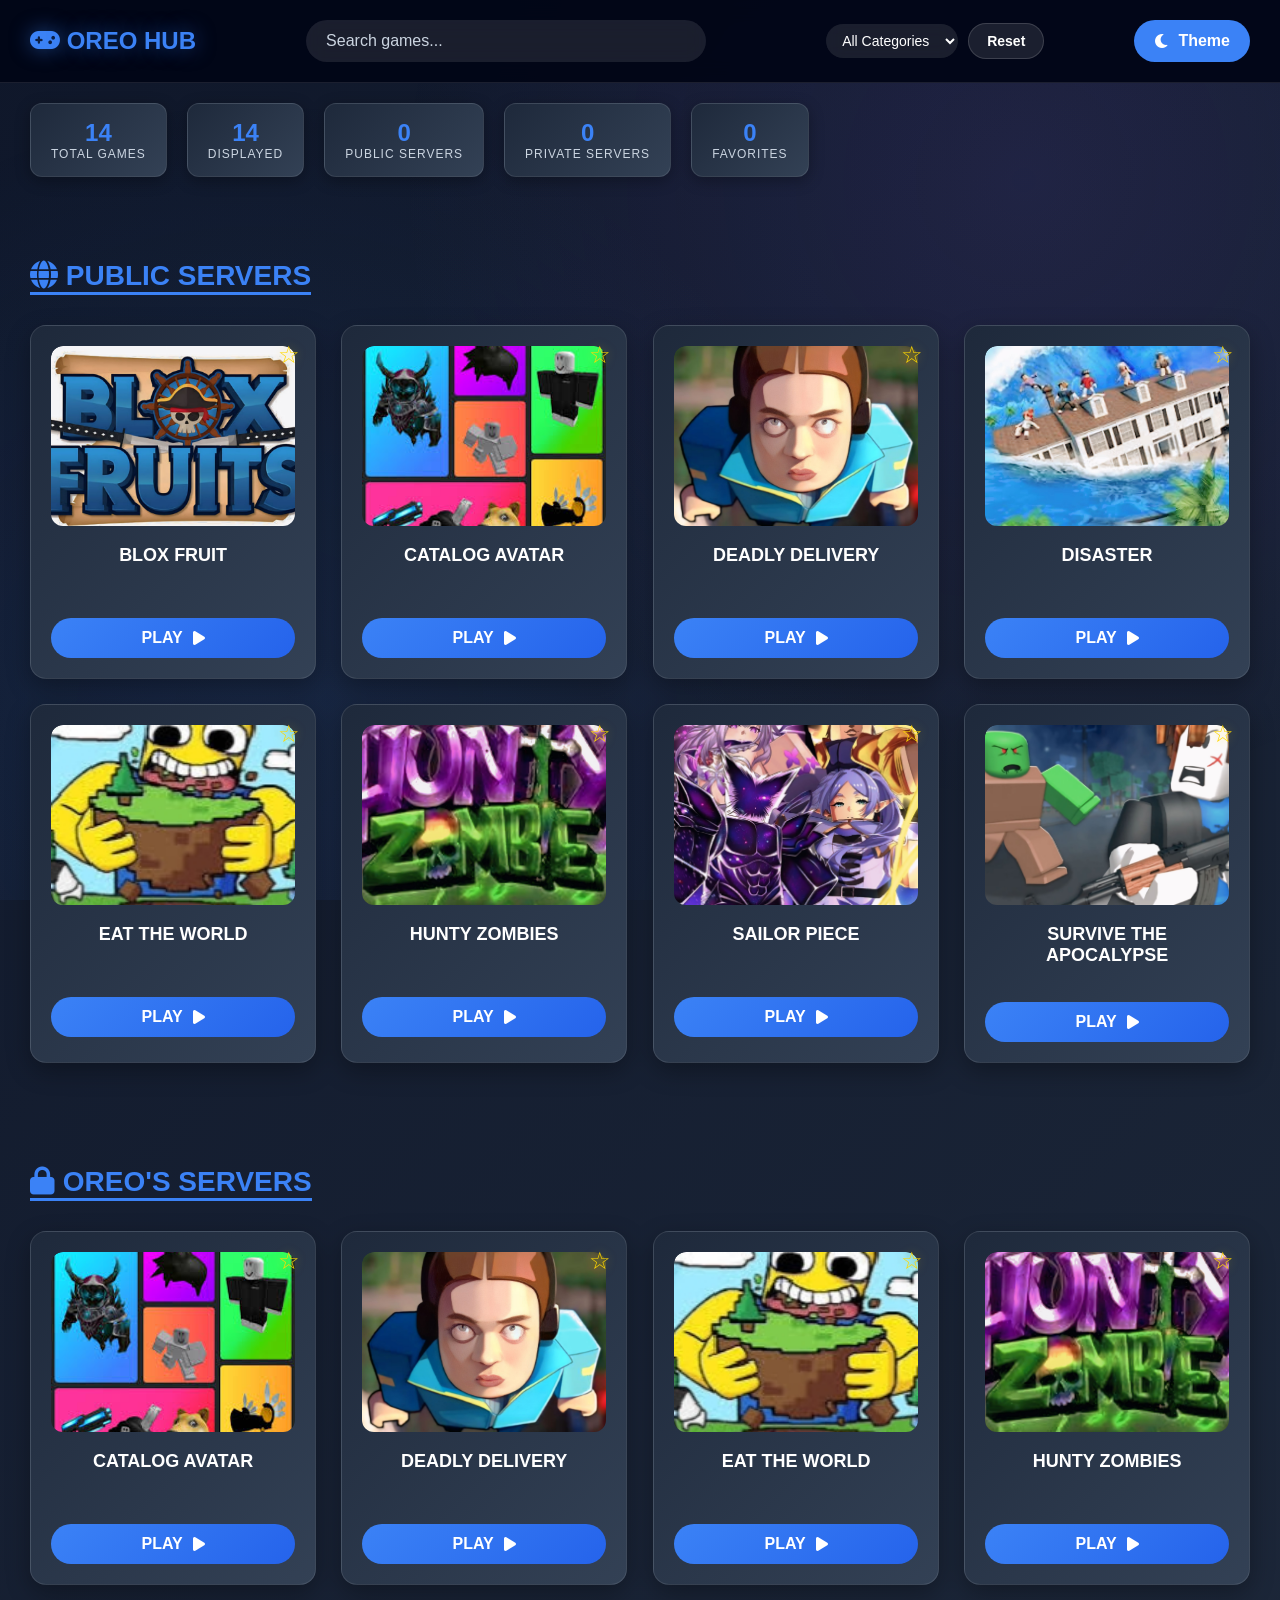
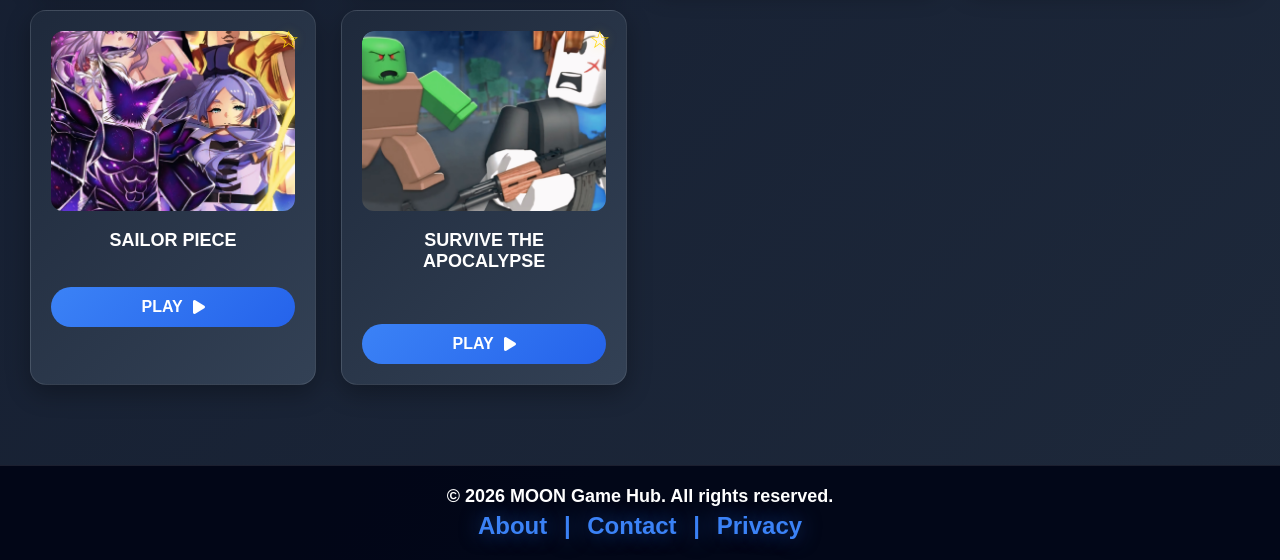
==== commit ec9cac98: "Change name HUB" ====
--- a/index.html
+++ b/index.html
@@ -3,7 +3,7 @@
 <head>
 <meta charset="UTF-8">
 <meta name="viewport" content="width=device-width, initial-scale=1.0">
-<title>OREO Game Hub</title>
+<title>MOON Game Hub</title>
 <link href="https://cdnjs.cloudflare.com/ajax/libs/font-awesome/6.0.0/css/all.min.css" rel="stylesheet">
 <link rel="stylesheet" href="styles.css">
 </head>
@@ -274,7 +274,7 @@
 </div>
 
 <footer>
-  <p>&copy; 2026 OREO Game Hub. All rights reserved.</p>
+  <p>&copy; 2026 MOON Game Hub. All rights reserved.</p>
 <h1>
   <a href="#" onclick="alert('To make EASIER ACCESS METHOD')">About</a> |
   <a href="#" onclick="alert('Contact us at jackyalenabo7@gmail.com')">Contact</a> |
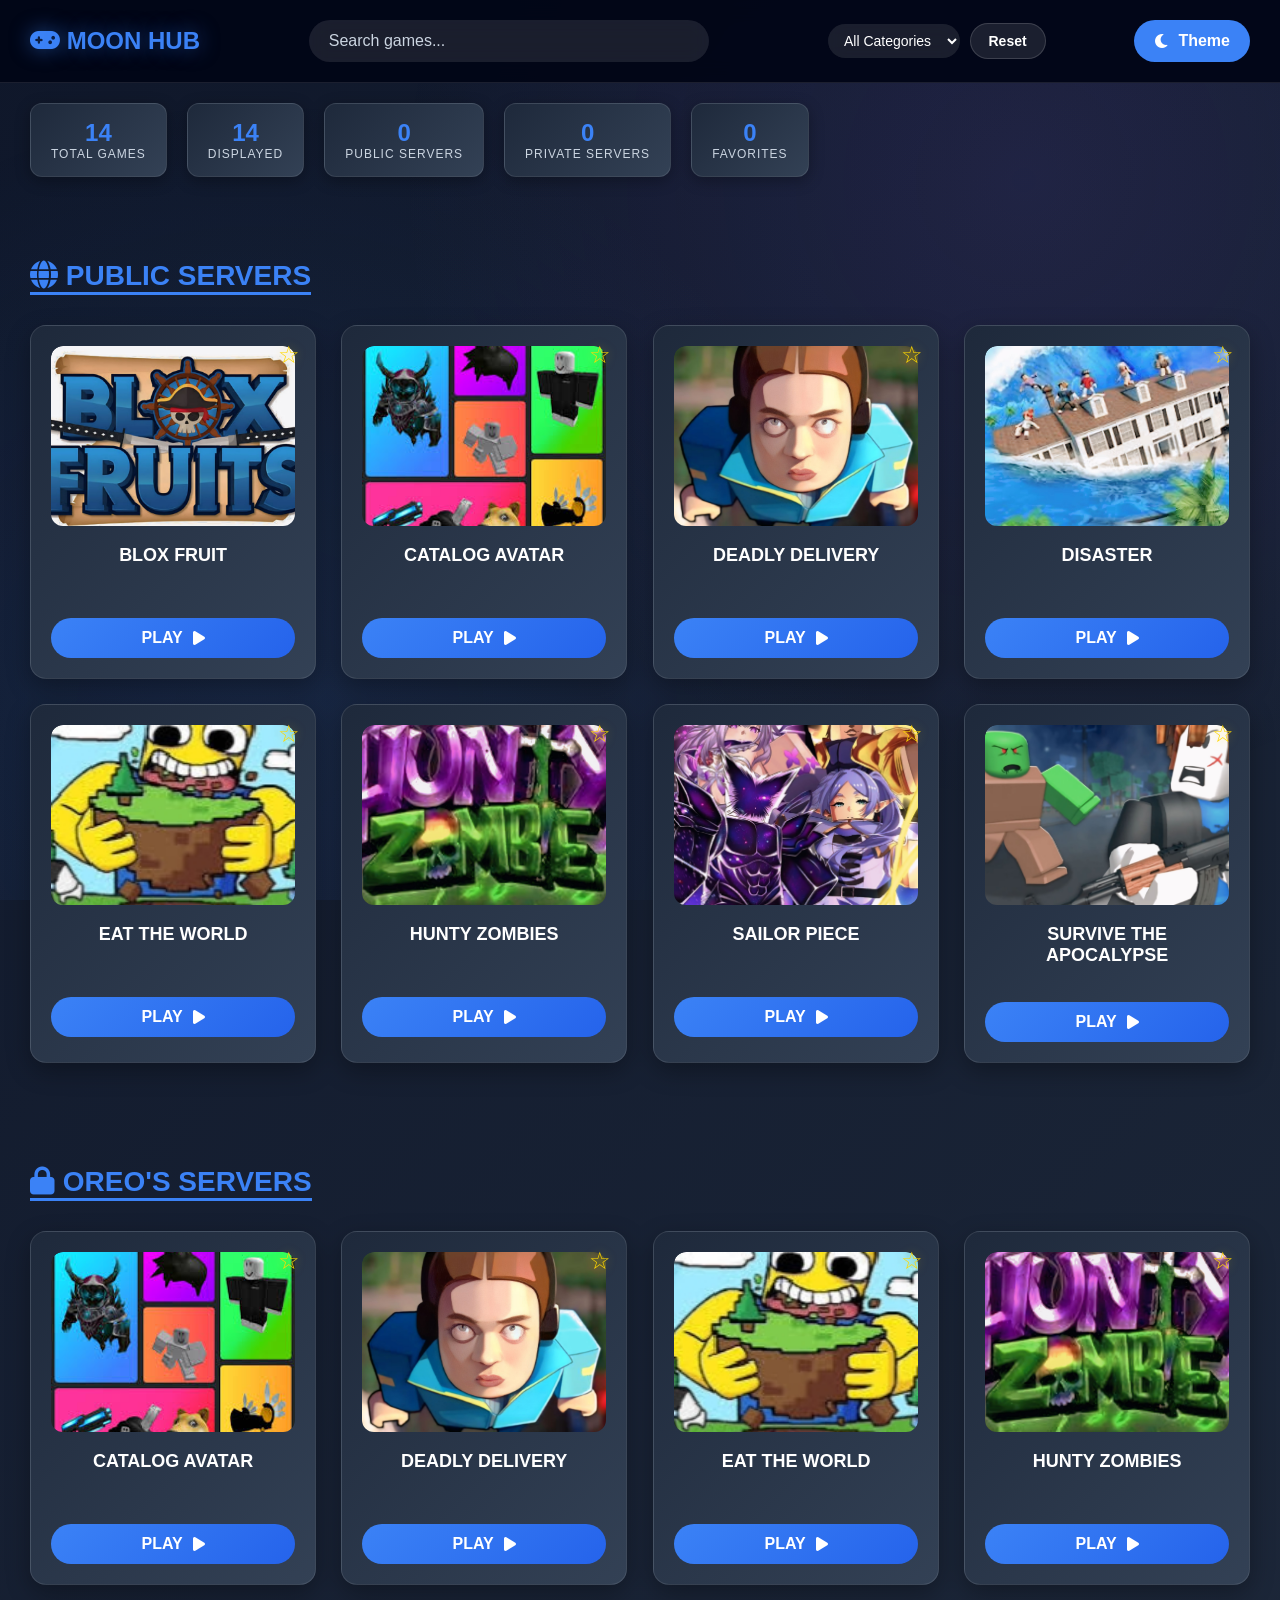
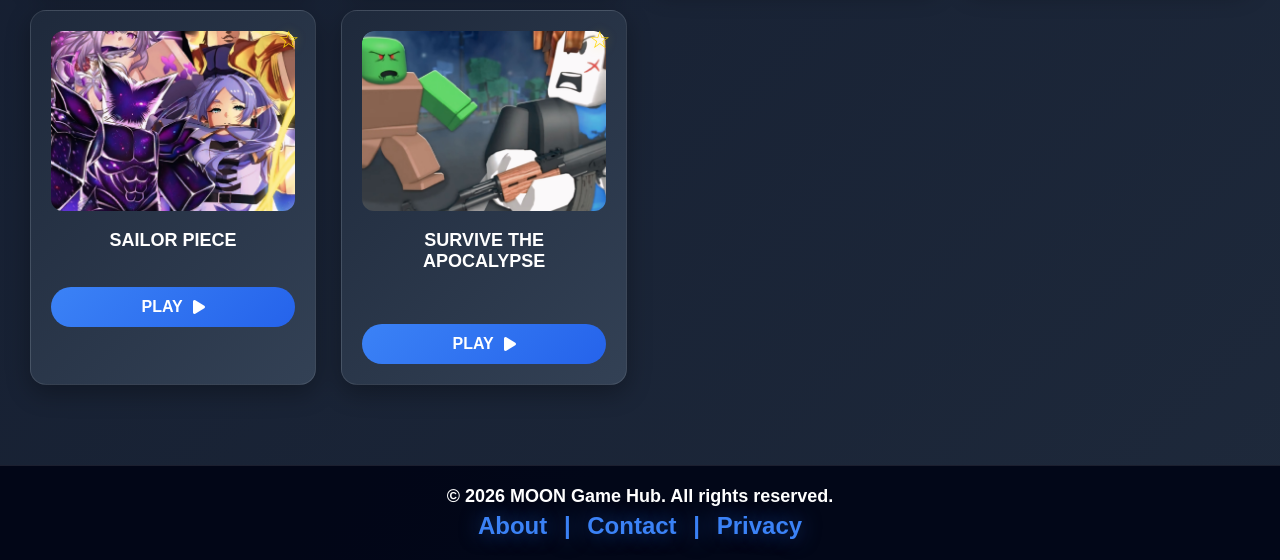
==== commit 81b33e49: "Change name HUB" ====
--- a/index.html
+++ b/index.html
@@ -11,7 +11,7 @@
 <body>
 
 <header>
-  <h1><i class="fas fa-gamepad"></i> OREO HUB</h1>
+  <h1><i class="fas fa-gamepad"></i> MOON HUB</h1>
   <div class="search-container">
     <input type="text" class="search" placeholder="Search games..." onkeyup="searchGame()">
   </div>
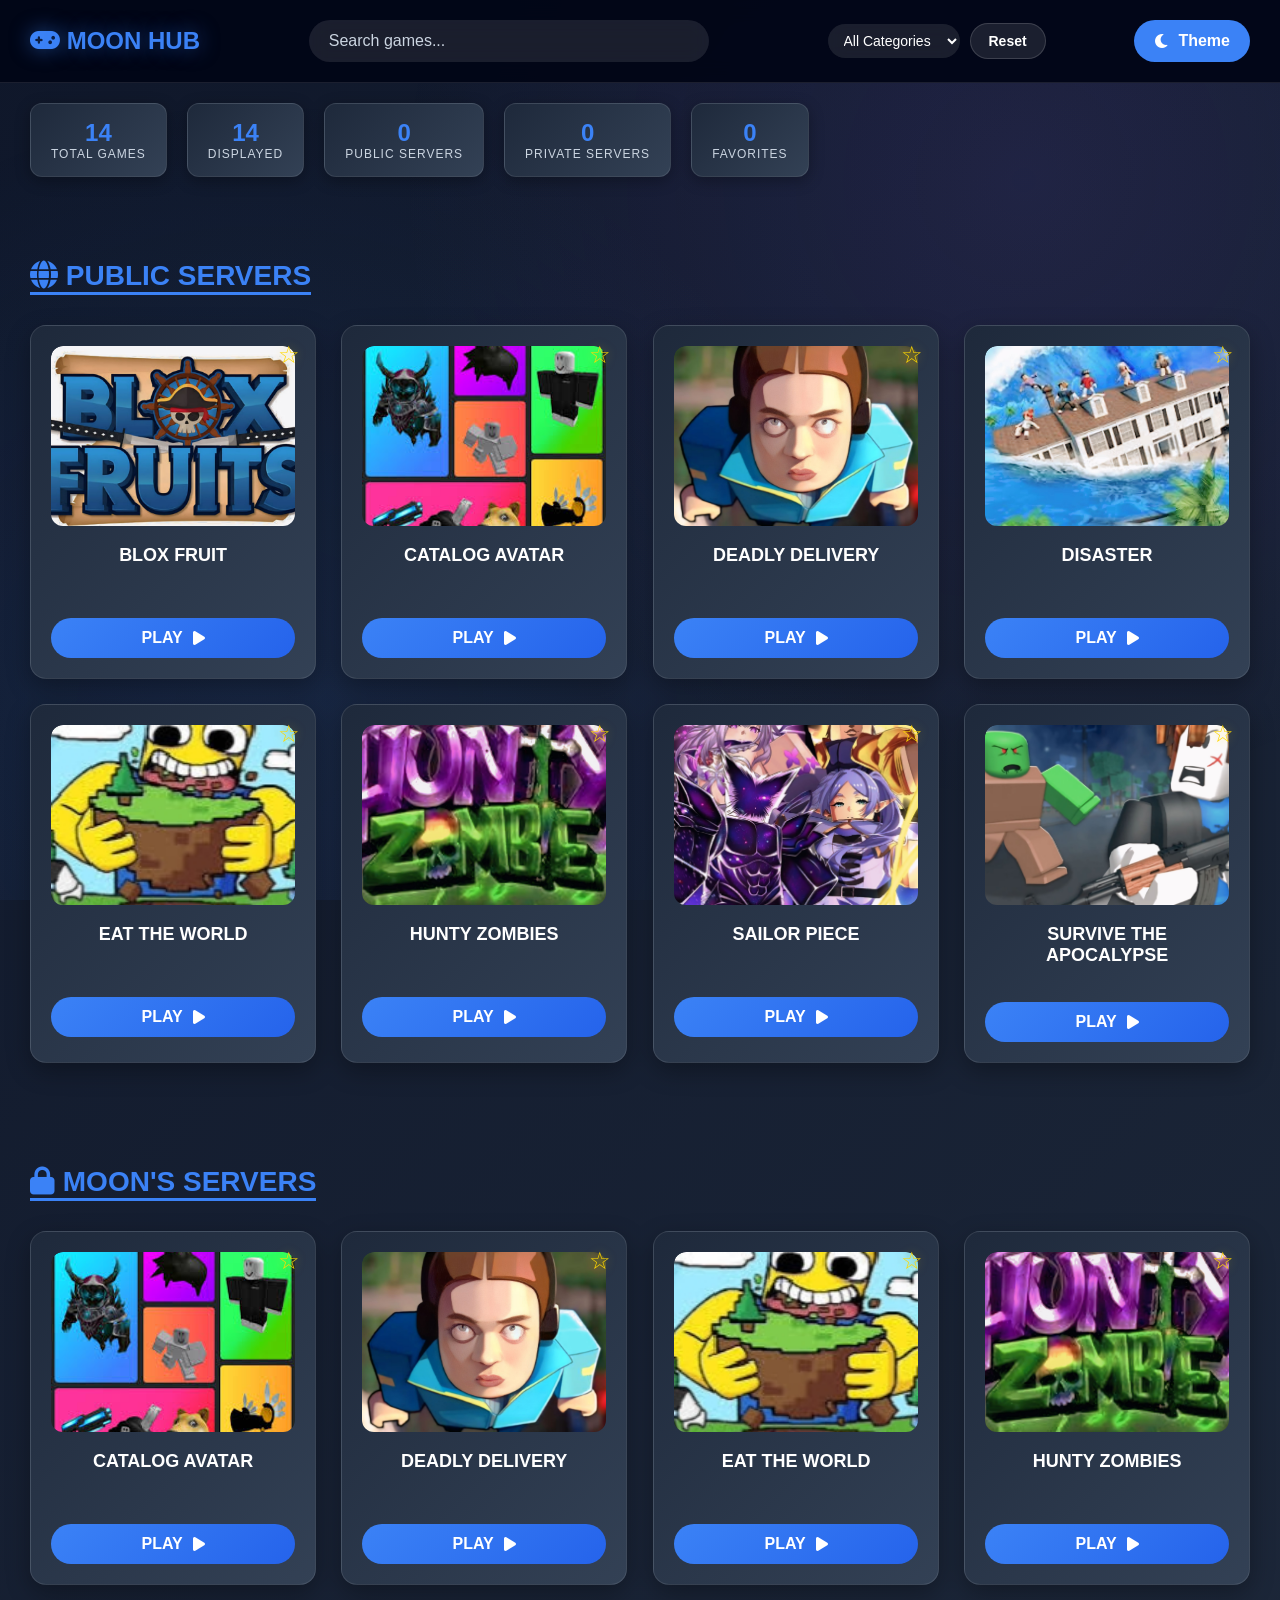
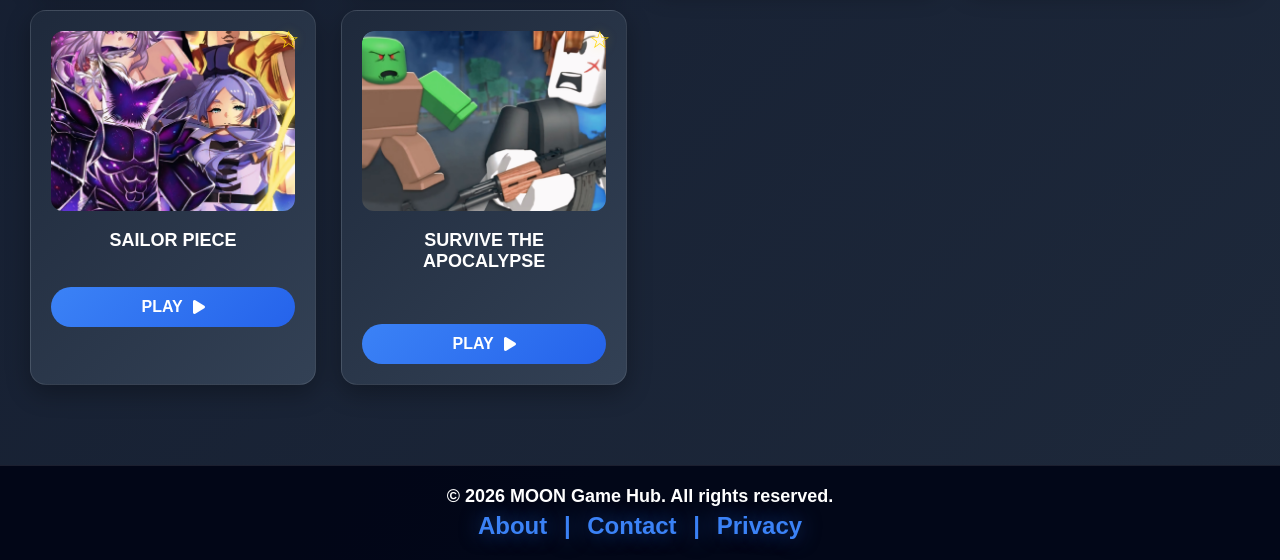
==== commit e8538b64: "Update index.html" ====
--- a/index.html
+++ b/index.html
@@ -172,7 +172,7 @@
 
 <!-- PRIVATE SERVERS -->
 <div class="section">
-<h2><i class="fas fa-lock"></i> OREO'S SERVERS</h2>
+<h2><i class="fas fa-lock"></i> MOON'S SERVERS</h2>
 <div class="container">
 
 <div class="card" data-name="catalog avatar" data-category="roleplay">
